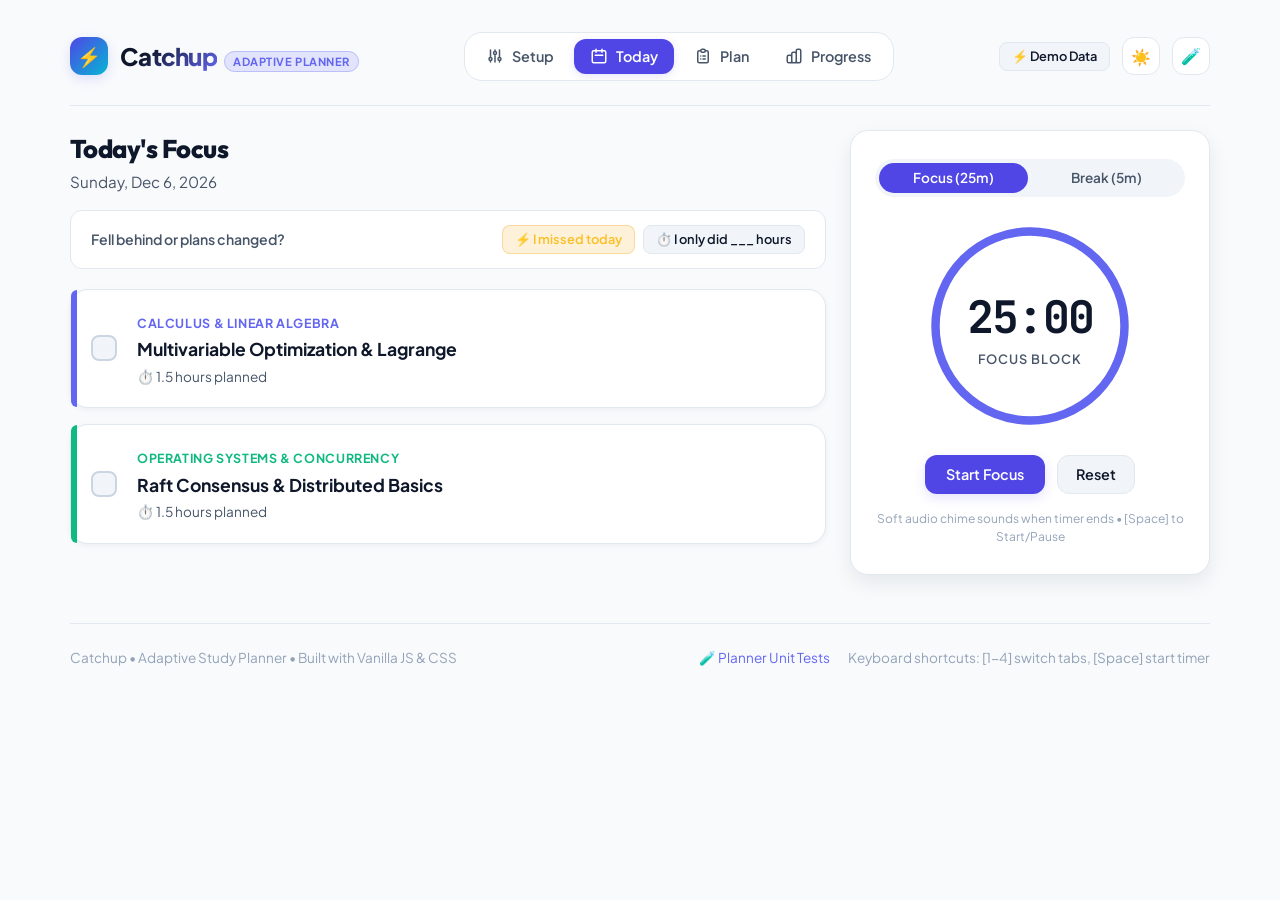
==== index.html @ 515dd808 "Initial commit: Catchup adaptive study planner with full test suite" ====
<!DOCTYPE html>
<html lang="en" data-theme="dark">
<head>
  <meta charset="UTF-8">
  <meta name="viewport" content="width=device-width, initial-scale=1.0">
  <title>Catchup - Adaptive Study Planner</title>
  <meta name="description" content="Catchup automatically re-plans your study schedule the moment you miss a day, keeping your exam prep on track.">
  <link rel="stylesheet" href="styles.css">
  <link rel="icon" href="data:image/svg+xml,<svg xmlns=%22http://www.w3.org/2000/svg%22 viewBox=%220 0 100 100%22><text y=%22.9em%22 font-size=%2290%22>⚡</text></svg>">
</head>
<body>
  <div class="app-container">
    <!-- Navigation Bar -->
    <header class="navbar" role="banner">
      <div class="brand">
        <div class="brand-icon">⚡</div>
        <div>
          <span class="brand-title">Catchup</span>
          <span class="brand-badge">Adaptive Planner</span>
        </div>
      </div>

      <!-- Tab Buttons -->
      <nav class="tab-nav" role="tablist" aria-label="Main Navigation">
        <button class="tab-btn" data-tab="setup" role="tab" id="tab-nav-setup" aria-selected="false">
          <svg fill="none" stroke="currentColor" viewBox="0 0 24 24"><path stroke-linecap="round" stroke-linejoin="round" stroke-width="2" d="M12 6V4m0 2a2 2 0 100 4m0-4a2 2 0 110 4m-6 8a2 2 0 100-4m0 4a2 2 0 110-4m0 4v2m0-6V4m6 6v10m6-2a2 2 0 100-4m0 4a2 2 0 110-4m0 4v2m0-6V4"/></svg>
          Setup
        </button>
        <button class="tab-btn active" data-tab="today" role="tab" id="tab-nav-today" aria-selected="true">
          <svg fill="none" stroke="currentColor" viewBox="0 0 24 24"><path stroke-linecap="round" stroke-linejoin="round" stroke-width="2" d="M8 7V3m8 4V3m-9 8h10M5 21h14a2 2 0 002-2V7a2 2 0 00-2-2H5a2 2 0 00-2 2v12a2 2 0 002 2z"/></svg>
          Today
        </button>
        <button class="tab-btn" data-tab="plan" role="tab" id="tab-nav-plan" aria-selected="false">
          <svg fill="none" stroke="currentColor" viewBox="0 0 24 24"><path stroke-linecap="round" stroke-linejoin="round" stroke-width="2" d="M9 5H7a2 2 0 00-2 2v12a2 2 0 002 2h10a2 2 0 002-2V7a2 2 0 00-2-2h-2M9 5a2 2 0 002 2h2a2 2 0 002-2M9 5a2 2 0 012-2h2a2 2 0 012 2m-3 7h3m-3 4h3m-6-4h.01M9 16h.01"/></svg>
          Plan
        </button>
        <button class="tab-btn" data-tab="progress" role="tab" id="tab-nav-progress" aria-selected="false">
          <svg fill="none" stroke="currentColor" viewBox="0 0 24 24"><path stroke-linecap="round" stroke-linejoin="round" stroke-width="2" d="M9 19v-6a2 2 0 00-2-2H5a2 2 0 00-2 2v6a2 2 0 002 2h2a2 2 0 002-2zm0 0V9a2 2 0 012-2h2a2 2 0 012 2v10m-6 0a2 2 0 002 2h2a2 2 0 002-2m0 0V5a2 2 0 012-2h2a2 2 0 012 2v14a2 2 0 01-2 2h-2a2 2 0 01-2-2z"/></svg>
          Progress
        </button>
      </nav>

      <!-- Utility Actions -->
      <div class="nav-controls">
        <button class="btn btn-secondary btn-sm btn-load-demo" title="Load sample study data">
          ⚡ Demo Data
        </button>
        <button class="btn-icon" id="theme-toggle-btn" aria-label="Toggle Theme" title="Toggle dark/light theme">
          <span id="theme-icon">🌙</span>
        </button>
        <a href="tests.html" class="btn-icon" aria-label="Run Unit Tests" title="Run Planner Unit Tests">
          <span>🧪</span>
        </a>
      </div>
    </header>

    <!-- Workload Warning Alert Banner (Visible when hours exceed capacity) -->
    <div id="workload-warning-banner" class="warning-banner" style="display: none;" role="alert">
      <div class="warning-content">
        <div class="warning-icon">⚠️</div>
        <div class="warning-text">
          <!-- Dynamic Content -->
        </div>
      </div>
      <button class="btn btn-warning btn-sm" onclick="document.getElementById('tab-nav-setup').click()">Adjust Hours</button>
    </div>

    <!-- MAIN SCREENS CONTAINER -->
    <main>
      <!-- SCREEN 1: SETUP -->
      <section id="tab-setup" class="tab-content" role="tabpanel" aria-labelledby="tab-nav-setup">
        <div class="screen-header">
          <div>
            <h2 class="screen-title">Study Setup & Curriculum</h2>
            <p class="screen-subtitle">Define your subjects, difficulty levels, exam deadlines, and daily study capacity.</p>
          </div>
          <div style="display: flex; gap: 0.5rem;">
            <button class="btn btn-primary" id="btn-add-subject">+ Add Subject</button>
            <button class="btn btn-secondary btn-load-demo">⚡ Load Demo</button>
          </div>
        </div>

        <div class="setup-grid">
          <!-- Left: General Schedule Settings -->
          <div class="setup-card">
            <h3>⚙️ Study Settings</h3>
            
            <div class="form-group">
              <label class="form-label" for="setting-daily-hours">Daily Available Hours</label>
              <input type="number" id="setting-daily-hours" class="form-control" min="0.5" max="16" step="0.5" value="3">
              <small style="color:var(--text-muted);font-size:0.75rem;">Catchup will allocate up to this many hours each study day.</small>
            </div>

            <div class="form-group">
              <label class="form-label">Active Study Days</label>
              <div class="days-selector">
                <label class="day-checkbox-label" data-day="1"><span>M</span></label>
                <label class="day-checkbox-label" data-day="2"><span>T</span></label>
                <label class="day-checkbox-label" data-day="3"><span>W</span></label>
                <label class="day-checkbox-label" data-day="4"><span>T</span></label>
                <label class="day-checkbox-label" data-day="5"><span>F</span></label>
                <label class="day-checkbox-label" data-day="6"><span>S</span></label>
                <label class="day-checkbox-label" data-day="0"><span>S</span></label>
              </div>
              <small style="color:var(--text-muted);font-size:0.75rem;margin-top:0.4rem;display:block;">Days toggled OFF are protected as rest days.</small>
            </div>

            <div style="margin-top: 1.5rem; padding-top: 1rem; border-top: 1px solid var(--border-subtle);">
              <h4 style="font-size: 0.9rem; margin-bottom: 0.5rem;">💡 How Adaptive Planning Works</h4>
              <p style="font-size: 0.8rem; color: var(--text-secondary); line-height: 1.4;">
                Topics are prioritised using: <br>
                <code>Weight = Difficulty × Hours × Urgency</code><br>
                Closer exams get an exponential boost. Subjects are interleaved across days to maximize cognitive retention.
              </p>
            </div>
          </div>

          <!-- Right: Subject Cards & Topic Tree -->
          <div>
            <div id="subjects-list-container" class="subjects-container">
              <!-- Dynamically populated -->
            </div>
          </div>
        </div>
      </section>

      <!-- SCREEN 2: TODAY -->
      <section id="tab-today" class="tab-content active" role="tabpanel" aria-labelledby="tab-nav-today">
        <div class="today-layout">
          <!-- Left Column: Today's Tasks & Catchup Actions -->
          <div>
            <div class="screen-header" style="margin-bottom: 1rem;">
              <div>
                <h2 class="screen-title">Today's Focus</h2>
                <p class="screen-subtitle" id="today-date-display"></p>
              </div>
            </div>

            <!-- Quick Catchup Actions Bar -->
            <div class="today-actions-bar">
              <span style="font-size: 0.88rem; font-weight: 600; color: var(--text-secondary);">Fell behind or plans changed?</span>
              <div style="display: flex; gap: 0.5rem; flex-wrap: wrap;">
                <button class="btn btn-warning btn-sm" id="btn-missed-today">⚡ I missed today</button>
                <button class="btn btn-secondary btn-sm" id="btn-partial-hours">⏱️ I only did ___ hours</button>
              </div>
            </div>

            <!-- Today's Sessions List -->
            <div id="today-sessions-container" class="today-sessions-list">
              <!-- Dynamically populated -->
            </div>
          </div>

          <!-- Right Column: Built-in Pomodoro Focus Timer -->
          <div>
            <div class="pomodoro-card">
              <div class="pomodoro-modes">
                <button class="pomo-mode-btn active" id="pomo-mode-work">Focus (25m)</button>
                <button class="pomo-mode-btn" id="pomo-mode-break">Break (5m)</button>
              </div>

              <div class="timer-circle-wrap">
                <svg class="timer-svg" viewBox="0 0 200 200">
                  <circle class="timer-svg-bg" cx="100" cy="100" r="90"></circle>
                  <circle class="timer-svg-progress" id="pomo-progress-circle" cx="100" cy="100" r="90"></circle>
                </svg>
                <div class="timer-center-content">
                  <div class="timer-time-display" id="pomo-time-display">25:00</div>
                  <div class="timer-label-display">Focus Block</div>
                </div>
              </div>

              <div class="timer-controls-row">
                <button class="btn btn-primary" id="pomo-start-btn" style="min-width: 120px;">Start Focus</button>
                <button class="btn btn-secondary" id="pomo-reset-btn">Reset</button>
              </div>
              <p style="margin-top: 1rem; font-size: 0.75rem; color: var(--text-muted);">
                Soft audio chime sounds when timer ends • [Space] to Start/Pause
              </p>
            </div>
          </div>
        </div>
      </section>

      <!-- SCREEN 3: PLAN -->
      <section id="tab-plan" class="tab-content" role="tabpanel" aria-labelledby="tab-nav-plan">
        <div class="screen-header">
          <div>
            <h2 class="screen-title">Adaptive Timeline</h2>
            <p class="screen-subtitle">Your interleaved schedule over the next 14 days. Sessions automatically redistribute when life happens.</p>
          </div>
        </div>

        <div id="plan-calendar-grid" class="plan-calendar-grid">
          <!-- Dynamically populated day columns -->
        </div>
      </section>

      <!-- SCREEN 4: PROGRESS -->
      <section id="tab-progress" class="tab-content" role="tabpanel" aria-labelledby="tab-nav-progress">
        <div class="screen-header">
          <div>
            <h2 class="screen-title">Exam Readiness & Consistency</h2>
            <p class="screen-subtitle">Track difficulty-weighted mastery, countdowns, and historical study cadence.</p>
          </div>
          <div>
            <div style="font-size: 0.8rem; text-transform: uppercase; color: var(--text-muted); font-weight: 700;">Overall Mastery</div>
            <div style="font-size: 1.8rem; font-weight: 800; font-family: var(--font-display); color: var(--accent-emerald);" id="overall-readiness-val">0%</div>
          </div>
        </div>

        <div class="progress-grid">
          <!-- Subject Readiness Scores -->
          <div class="progress-card">
            <h3 style="margin-bottom: 1rem;">🎯 Subject Readiness</h3>
            <p style="font-size: 0.8rem; color: var(--text-secondary); margin-bottom: 1.25rem;">
              Calculated as: <code>∑ (HoursDone × Difficulty) / ∑ (TotalHours × Difficulty)</code>
            </p>
            <div id="readiness-scores-container">
              <!-- Dynamically populated -->
            </div>
          </div>

          <!-- Exam Countdowns -->
          <div class="progress-card">
            <h3 style="margin-bottom: 1rem;">⏳ Upcoming Exam Countdowns</h3>
            <div id="exam-countdown-container" class="countdown-cards-list">
              <!-- Dynamically populated -->
            </div>
          </div>

          <!-- GitHub-style Study Heatmap -->
          <div class="heatmap-container-card">
            <div style="display: flex; justify-content: space-between; align-items: center; margin-bottom: 1rem;">
              <div>
                <h3 style="font-size: 1.15rem;">🔥 Study Consistency Heatmap</h3>
                <p style="font-size: 0.8rem; color: var(--text-secondary);">Hours completed across the last 12 weeks</p>
              </div>
            </div>

            <div class="heatmap-scroll-wrapper">
              <div id="study-heatmap-grid" class="heatmap-grid">
                <!-- 7 rows x 12 cols dynamically rendered -->
              </div>
            </div>

            <div class="heatmap-legend">
              <span>Less</span>
              <div class="legend-square heatmap-cell" data-level="0"></div>
              <div class="legend-square heatmap-cell" data-level="1"></div>
              <div class="legend-square heatmap-cell" data-level="2"></div>
              <div class="legend-square heatmap-cell" data-level="3"></div>
              <div class="legend-square heatmap-cell" data-level="4"></div>
              <span>More (3.5h+)</span>
            </div>
          </div>
        </div>
      </section>
    </main>

    <!-- FOOTER -->
    <footer class="app-footer">
      <div>Catchup • Adaptive Study Planner • Built with Vanilla JS &amp; CSS</div>
      <div>
        <a href="tests.html" style="margin-right: 1rem;">🧪 Planner Unit Tests</a>
        <span>Keyboard shortcuts: [1-4] switch tabs, [Space] start timer</span>
      </div>
    </footer>
  </div>

  <!-- ==========================================
       MODALS
       ========================================== -->

  <!-- Modal: Add Subject -->
  <div class="modal-overlay" id="subject-modal" role="dialog" aria-modal="true" aria-labelledby="modal-subject-title">
    <div class="modal-dialog">
      <div class="modal-header">
        <h3 id="modal-subject-title">Add New Subject</h3>
        <button class="btn-icon modal-close-btn" aria-label="Close modal">✕</button>
      </div>
      <form id="subject-form">
        <div class="form-group">
          <label class="form-label" for="subject-name">Subject Name</label>
          <input type="text" id="subject-name" class="form-control" placeholder="e.g. Distributed Systems" required>
        </div>
        <div class="form-group">
          <label class="form-label" for="subject-color">Accent Color</label>
          <input type="color" id="subject-color" class="form-control" value="#6366f1" style="height: 42px; padding: 4px; cursor: pointer;">
        </div>
        <div class="form-group">
          <label class="form-label" for="subject-exam-date">Exam Date</label>
          <input type="date" id="subject-exam-date" class="form-control" required>
        </div>
        <div class="modal-footer">
          <button type="button" class="btn btn-secondary modal-close-btn">Cancel</button>
          <button type="submit" class="btn btn-primary">Create Subject</button>
        </div>
      </form>
    </div>
  </div>

  <!-- Modal: Add Topic -->
  <div class="modal-overlay" id="topic-modal" role="dialog" aria-modal="true" aria-labelledby="modal-topic-title">
    <div class="modal-dialog">
      <div class="modal-header">
        <h3 id="modal-topic-title">Add New Topic</h3>
        <button class="btn-icon modal-close-btn" aria-label="Close modal">✕</button>
      </div>
      <form id="topic-form">
        <div class="form-group">
          <label class="form-label" for="topic-name">Topic Name</label>
          <input type="text" id="topic-name" class="form-control" placeholder="e.g. Raft Consensus Algorithm" required>
        </div>
        <div class="form-group">
          <label class="form-label" for="topic-difficulty">Difficulty (1 = Easy, 5 = Hard)</label>
          <select id="topic-difficulty" class="form-control">
            <option value="1">1 - Easy (Quick revision)</option>
            <option value="2">2 - Moderate</option>
            <option value="3" selected>3 - Standard Difficulty</option>
            <option value="4">4 - Challenging</option>
            <option value="5">5 - Hard (Deep concepts)</option>
          </select>
        </div>
        <div class="form-group">
          <label class="form-label" for="topic-hours">Estimated Hours Needed</label>
          <input type="number" id="topic-hours" class="form-control" min="0.5" max="40" step="0.5" value="3" required>
        </div>
        <div class="modal-footer">
          <button type="button" class="btn btn-secondary modal-close-btn">Cancel</button>
          <button type="submit" class="btn btn-primary">Add Topic</button>
        </div>
      </form>
    </div>
  </div>

  <!-- Modal: Partial Hours ("I only did ___ hours") -->
  <div class="modal-overlay" id="partial-hours-modal" role="dialog" aria-modal="true" aria-labelledby="modal-partial-title">
    <div class="modal-dialog">
      <div class="modal-header">
        <h3 id="modal-partial-title">Log Today's Actual Study Hours</h3>
        <button class="btn-icon modal-close-btn" aria-label="Close modal">✕</button>
      </div>
      <div>
        <p style="font-size: 0.9rem; color: var(--text-secondary); margin-bottom: 1.25rem;">
          Didn't hit your target today? No guilt! Enter how many hours you actually studied, and Catchup will intelligently adapt the remaining workload across upcoming days.
        </p>
        <div class="form-group">
          <label class="form-label" for="partial-hours-input">Hours Completed Today</label>
          <input type="number" id="partial-hours-input" class="form-control" min="0" max="16" step="0.5" value="1.5">
        </div>
      </div>
      <div class="modal-footer">
        <button type="button" class="btn btn-secondary modal-close-btn">Cancel</button>
        <button type="button" class="btn btn-primary" id="btn-confirm-partial">Re-plan Schedule</button>
      </div>
    </div>
  </div>

  <!-- Toast Notification Container -->
  <div id="toast-container" class="toast-container" aria-live="polite"></div>

  <!-- Application Scripts (Loaded in dependency order to support file:// direct execution) -->
  <script src="planner.js"></script>
  <script src="storage.js"></script>
  <script src="ui.js"></script>
  <script src="app.js"></script>
</body>
</html>
---- styles.css ----
/* ==========================================================================
   Catchup - Adaptive Study Planner Stylesheet
   Modern, cohesive, mobile-first design with dark/light mode and micro-interactions
   ========================================================================== */

@import url('https://fonts.googleapis.com/css2?family=Outfit:wght@400;500;600;700;800&family=Plus+Jakarta+Sans:wght@400;500;600;700&family=JetBrains+Mono:wght@400;500;600&display=swap');

/* --- Theme Variables --- */
:root {
  --font-sans: 'Plus Jakarta Sans', -apple-system, BlinkMacSystemFont, sans-serif;
  --font-display: 'Outfit', -apple-system, BlinkMacSystemFont, sans-serif;
  --font-mono: 'JetBrains Mono', monospace;

  /* Color Palette - Default Dark */
  --bg-primary: #0a0e17;
  --bg-secondary: #111827;
  --bg-surface: #172033;
  --bg-surface-hover: #1e293b;
  --bg-glass: rgba(17, 24, 39, 0.75);

  --border-subtle: #23314d;
  --border-strong: #334466;

  --text-primary: #f8fafc;
  --text-secondary: #94a3b8;
  --text-muted: #64748b;

  --primary: #6366f1;
  --primary-glow: rgba(99, 102, 241, 0.25);
  --primary-light: #818cf8;
  --primary-dark: #4f46e5;

  --accent-cyan: #06b6d4;
  --accent-emerald: #10b981;
  --accent-amber: #f59e0b;
  --accent-rose: #f43f5e;

  --radius-sm: 8px;
  --radius-md: 12px;
  --radius-lg: 18px;
  --radius-full: 9999px;

  --shadow-sm: 0 2px 4px rgba(0, 0, 0, 0.2);
  --shadow-md: 0 6px 16px rgba(0, 0, 0, 0.25);
  --shadow-lg: 0 12px 32px rgba(0, 0, 0, 0.35);

  --transition-fast: 0.15s ease;
  --transition-normal: 0.25s ease;
  --transition-spring: 0.35s cubic-bezier(0.34, 1.56, 0.64, 1);
}

/* Light Theme Override */
html[data-theme="light"] {
  --bg-primary: #f8fafc;
  --bg-secondary: #ffffff;
  --bg-surface: #f1f5f9;
  --bg-surface-hover: #e2e8f0;
  --bg-glass: rgba(255, 255, 255, 0.85);

  --border-subtle: #e2e8f0;
  --border-strong: #cbd5e1;

  --text-primary: #0f172a;
  --text-secondary: #475569;
  --text-muted: #94a3b8;

  --primary: #4f46e5;
  --primary-glow: rgba(79, 70, 229, 0.15);
  --primary-light: #6366f1;
  --primary-dark: #3730a3;

  --shadow-sm: 0 2px 6px rgba(15, 23, 42, 0.05);
  --shadow-md: 0 8px 20px rgba(15, 23, 42, 0.08);
  --shadow-lg: 0 16px 36px rgba(15, 23, 42, 0.12);
}

/* Base Reset & Typography */
*, *::before, *::after {
  box-sizing: border-box;
  margin: 0;
  padding: 0;
}

body {
  font-family: var(--font-sans);
  background-color: var(--bg-primary);
  color: var(--text-primary);
  line-height: 1.5;
  min-height: 100vh;
  -webkit-font-smoothing: antialiased;
  display: flex;
  flex-direction: column;
}

h1, h2, h3, h4, .font-display {
  font-family: var(--font-display);
  font-weight: 700;
  letter-spacing: -0.02em;
  color: var(--text-primary);
}

button, input, select, textarea {
  font-family: inherit;
  font-size: inherit;
  color: inherit;
}

a {
  color: var(--primary-light);
  text-decoration: none;
}
a:hover {
  text-decoration: underline;
}

/* Accessibility Focus States */
:focus-visible {
  outline: 2px solid var(--primary-light);
  outline-offset: 2px;
}

/* App Shell Container */
.app-container {
  max-width: 1180px;
  margin: 0 auto;
  width: 100%;
  padding: 1rem 1.25rem 3rem;
  flex: 1;
  display: flex;
  flex-direction: column;
}

/* Header & Navigation */
.navbar {
  display: flex;
  align-items: center;
  justify-content: space-between;
  padding: 1rem 0 1.5rem;
  border-bottom: 1px solid var(--border-subtle);
  margin-bottom: 1.5rem;
  flex-wrap: wrap;
  gap: 1rem;
}

.brand {
  display: flex;
  align-items: center;
  gap: 0.75rem;
  text-decoration: none;
}

.brand-icon {
  width: 38px;
  height: 38px;
  background: linear-gradient(135deg, var(--primary), var(--accent-cyan));
  border-radius: var(--radius-md);
  display: flex;
  align-items: center;
  justify-content: center;
  box-shadow: 0 4px 12px var(--primary-glow);
  color: white;
  font-weight: 800;
  font-size: 1.2rem;
}

.brand-title {
  font-size: 1.5rem;
  font-weight: 800;
  letter-spacing: -0.03em;
  background: linear-gradient(135deg, var(--text-primary) 30%, var(--primary-light));
  -webkit-background-clip: text;
  -webkit-text-fill-color: transparent;
}

.brand-badge {
  font-size: 0.7rem;
  font-weight: 700;
  text-transform: uppercase;
  letter-spacing: 0.05em;
  padding: 0.15rem 0.5rem;
  background: rgba(99, 102, 241, 0.15);
  border: 1px solid rgba(99, 102, 241, 0.3);
  color: var(--primary-light);
  border-radius: var(--radius-full);
  margin-left: 0.25rem;
}

.nav-controls {
  display: flex;
  align-items: center;
  gap: 0.75rem;
}

/* Tab Navigation */
.tab-nav {
  display: flex;
  background: var(--bg-secondary);
  padding: 0.35rem;
  border-radius: var(--radius-lg);
  border: 1px solid var(--border-subtle);
  gap: 0.25rem;
  overflow-x: auto;
  max-width: 100%;
}

.tab-btn {
  display: flex;
  align-items: center;
  gap: 0.5rem;
  padding: 0.55rem 1rem;
  border-radius: var(--radius-md);
  border: none;
  background: transparent;
  color: var(--text-secondary);
  font-weight: 600;
  font-size: 0.9rem;
  cursor: pointer;
  transition: all var(--transition-fast);
  white-space: nowrap;
}

.tab-btn:hover {
  color: var(--text-primary);
  background: var(--bg-surface-hover);
}

.tab-btn.active {
  background: var(--primary);
  color: white;
  box-shadow: 0 2px 8px var(--primary-glow);
}

.tab-btn svg {
  width: 18px;
  height: 18px;
}

/* Icon Buttons & Tooling */
.btn-icon {
  width: 38px;
  height: 38px;
  border-radius: var(--radius-md);
  border: 1px solid var(--border-subtle);
  background: var(--bg-secondary);
  color: var(--text-secondary);
  display: flex;
  align-items: center;
  justify-content: center;
  cursor: pointer;
  transition: all var(--transition-fast);
}

.btn-icon:hover {
  color: var(--text-primary);
  background: var(--bg-surface);
  border-color: var(--border-strong);
}

/* Standard Buttons */
.btn {
  display: inline-flex;
  align-items: center;
  justify-content: center;
  gap: 0.5rem;
  padding: 0.6rem 1.15rem;
  border-radius: var(--radius-md);
  font-weight: 600;
  font-size: 0.9rem;
  cursor: pointer;
  border: 1px solid transparent;
  transition: all var(--transition-fast);
}

.btn-primary {
  background: var(--primary);
  color: #ffffff;
  box-shadow: 0 4px 12px var(--primary-glow);
}
.btn-primary:hover {
  background: var(--primary-dark);
  transform: translateY(-1px);
}
.btn-primary:active {
  transform: translateY(0);
}

.btn-secondary {
  background: var(--bg-surface);
  color: var(--text-primary);
  border-color: var(--border-subtle);
}
.btn-secondary:hover {
  background: var(--bg-surface-hover);
  border-color: var(--border-strong);
}

.btn-warning {
  background: rgba(245, 158, 11, 0.15);
  color: #fbbf24;
  border: 1px solid rgba(245, 158, 11, 0.3);
}
.btn-warning:hover {
  background: rgba(245, 158, 11, 0.25);
}

.btn-danger {
  background: rgba(244, 63, 94, 0.12);
  color: #fb7185;
  border: 1px solid rgba(244, 63, 94, 0.3);
}
.btn-danger:hover {
  background: rgba(244, 63, 94, 0.22);
}

.btn-sm {
  padding: 0.35rem 0.75rem;
  font-size: 0.8rem;
  border-radius: var(--radius-sm);
}

/* Workload Warning Banner */
.warning-banner {
  background: linear-gradient(135deg, rgba(245, 158, 11, 0.15), rgba(244, 63, 94, 0.15));
  border: 1px solid rgba(245, 158, 11, 0.4);
  border-radius: var(--radius-md);
  padding: 0.9rem 1.25rem;
  margin-bottom: 1.5rem;
  display: flex;
  align-items: center;
  justify-content: space-between;
  gap: 1rem;
  animation: slideDown 0.3s ease;
}

.warning-content {
  display: flex;
  align-items: center;
  gap: 0.85rem;
}

.warning-icon {
  color: #fbbf24;
  font-size: 1.4rem;
  flex-shrink: 0;
}

.warning-text h4 {
  font-size: 0.95rem;
  color: #fde68a;
  margin-bottom: 0.15rem;
}

.warning-text p {
  font-size: 0.85rem;
  color: var(--text-primary);
}

/* Tab Panels */
.tab-content {
  display: none;
  animation: fadeIn 0.2s ease-in-out;
}

.tab-content.active {
  display: block;
}

/* Screen Headers */
.screen-header {
  display: flex;
  align-items: center;
  justify-content: space-between;
  margin-bottom: 1.5rem;
  flex-wrap: wrap;
  gap: 1rem;
}

.screen-title {
  font-size: 1.6rem;
  font-weight: 800;
}

.screen-subtitle {
  color: var(--text-secondary);
  font-size: 0.95rem;
  margin-top: 0.2rem;
}

/* ==========================================================================
   SCREEN 1: SETUP
   ========================================================================== */
.setup-grid {
  display: grid;
  grid-template-columns: 1fr;
  gap: 1.5rem;
}
@media (min-width: 860px) {
  .setup-grid {
    grid-template-columns: 340px 1fr;
  }
}

.setup-card {
  background: var(--bg-secondary);
  border: 1px solid var(--border-subtle);
  border-radius: var(--radius-lg);
  padding: 1.5rem;
  box-shadow: var(--shadow-sm);
}

.setup-card h3 {
  font-size: 1.15rem;
  margin-bottom: 1rem;
  display: flex;
  align-items: center;
  gap: 0.5rem;
}

.form-group {
  margin-bottom: 1.25rem;
}

.form-label {
  display: block;
  font-size: 0.85rem;
  font-weight: 600;
  color: var(--text-secondary);
  margin-bottom: 0.4rem;
}

.form-control {
  width: 100%;
  padding: 0.65rem 0.85rem;
  background: var(--bg-surface);
  border: 1px solid var(--border-subtle);
  border-radius: var(--radius-md);
  color: var(--text-primary);
  transition: border-color var(--transition-fast);
}

.form-control:focus {
  border-color: var(--primary-light);
  outline: none;
}

.days-selector {
  display: flex;
  gap: 0.35rem;
  flex-wrap: wrap;
}

.day-checkbox-label {
  flex: 1;
  min-width: 36px;
  text-align: center;
  padding: 0.45rem 0.25rem;
  border-radius: var(--radius-sm);
  background: var(--bg-surface);
  border: 1px solid var(--border-subtle);
  font-size: 0.8rem;
  font-weight: 700;
  cursor: pointer;
  transition: all var(--transition-fast);
  user-select: none;
}

.day-checkbox-label input {
  display: none;
}

.day-checkbox-label.active {
  background: var(--primary);
  color: white;
  border-color: var(--primary-dark);
}

/* Subject List Cards */
.subjects-container {
  display: flex;
  flex-direction: column;
  gap: 1.25rem;
}

.subject-item-card {
  background: var(--bg-secondary);
  border: 1px solid var(--border-subtle);
  border-radius: var(--radius-lg);
  overflow: hidden;
  box-shadow: var(--shadow-sm);
  transition: border-color var(--transition-fast);
}

.subject-item-card:hover {
  border-color: var(--border-strong);
}

.subject-header-row {
  padding: 1rem 1.25rem;
  display: flex;
  align-items: center;
  justify-content: space-between;
  border-bottom: 1px solid var(--border-subtle);
  background: rgba(255, 255, 255, 0.02);
  gap: 1rem;
}

.subject-title-area {
  display: flex;
  align-items: center;
  gap: 0.75rem;
}

.color-dot {
  width: 14px;
  height: 14px;
  border-radius: var(--radius-full);
  flex-shrink: 0;
}

.subject-exam-badge {
  font-size: 0.8rem;
  font-weight: 600;
  padding: 0.2rem 0.6rem;
  border-radius: var(--radius-full);
  background: var(--bg-surface);
  color: var(--text-secondary);
}

.subject-exam-badge.urgent {
  background: rgba(244, 63, 94, 0.15);
  color: #fb7185;
  border: 1px solid rgba(244, 63, 94, 0.3);
}

.topics-table-area {
  padding: 1rem 1.25rem;
}

.topics-list {
  display: flex;
  flex-direction: column;
  gap: 0.5rem;
}

.topic-row {
  display: flex;
  align-items: center;
  justify-content: space-between;
  padding: 0.6rem 0.8rem;
  background: var(--bg-surface);
  border-radius: var(--radius-md);
  font-size: 0.9rem;
  gap: 0.75rem;
}

.topic-info {
  display: flex;
  align-items: center;
  gap: 0.6rem;
  flex: 1;
}

.difficulty-pill {
  font-size: 0.75rem;
  font-weight: 700;
  padding: 0.15rem 0.45rem;
  border-radius: var(--radius-sm);
  background: rgba(255, 255, 255, 0.08);
  font-family: var(--font-mono);
}

.topic-hours-tag {
  font-size: 0.8rem;
  color: var(--text-secondary);
  font-family: var(--font-mono);
}

/* ==========================================================================
   SCREEN 2: TODAY (Sessions, Timer & Catchup Actions)
   ========================================================================== */
.today-layout {
  display: grid;
  grid-template-columns: 1fr;
  gap: 1.5rem;
}
@media (min-width: 900px) {
  .today-layout {
    grid-template-columns: 1fr 360px;
  }
}

.today-actions-bar {
  display: flex;
  align-items: center;
  justify-content: space-between;
  gap: 0.75rem;
  margin-bottom: 1.25rem;
  flex-wrap: wrap;
  background: var(--bg-secondary);
  padding: 0.85rem 1.25rem;
  border-radius: var(--radius-md);
  border: 1px solid var(--border-subtle);
}

.today-sessions-list {
  display: flex;
  flex-direction: column;
  gap: 1rem;
}

.session-card {
  background: var(--bg-secondary);
  border: 1px solid var(--border-subtle);
  border-radius: var(--radius-lg);
  padding: 1.25rem;
  display: flex;
  align-items: center;
  gap: 1.25rem;
  position: relative;
  transition: all var(--transition-normal);
  box-shadow: var(--shadow-sm);
}

.session-card::before {
  content: '';
  position: absolute;
  top: 0;
  bottom: 0;
  left: 0;
  width: 6px;
  border-top-left-radius: var(--radius-lg);
  border-bottom-left-radius: var(--radius-lg);
  background-color: var(--session-color, var(--primary));
}

.session-card.completed {
  opacity: 0.65;
  background: var(--bg-surface);
}

.session-card.completed .session-topic-title {
  text-decoration: line-through;
  color: var(--text-muted);
}

.session-checkbox-wrapper {
  display: flex;
  align-items: center;
  justify-content: center;
}

.custom-checkbox {
  width: 26px;
  height: 26px;
  border-radius: 8px;
  border: 2px solid var(--border-strong);
  background: var(--bg-surface);
  cursor: pointer;
  display: flex;
  align-items: center;
  justify-content: center;
  transition: all var(--transition-fast);
}

.custom-checkbox.checked {
  background: var(--accent-emerald);
  border-color: var(--accent-emerald);
  color: white;
}

.session-main-details {
  flex: 1;
}

.session-subject-tag {
  font-size: 0.78rem;
  font-weight: 700;
  text-transform: uppercase;
  letter-spacing: 0.05em;
  margin-bottom: 0.25rem;
  display: inline-block;
  color: var(--session-color, var(--primary));
}

.session-topic-title {
  font-size: 1.1rem;
  font-weight: 700;
  margin-bottom: 0.25rem;
}

.session-meta-tags {
  display: flex;
  align-items: center;
  gap: 0.75rem;
  font-size: 0.85rem;
  color: var(--text-secondary);
}

.badge-revision {
  background: rgba(245, 158, 11, 0.15);
  color: #fbbf24;
  border: 1px solid rgba(245, 158, 11, 0.3);
  font-size: 0.75rem;
  padding: 0.1rem 0.5rem;
  border-radius: var(--radius-full);
  font-weight: 700;
}

/* Pomodoro Timer Widget */
.pomodoro-card {
  background: var(--bg-secondary);
  border: 1px solid var(--border-subtle);
  border-radius: var(--radius-lg);
  padding: 1.75rem 1.5rem;
  text-align: center;
  box-shadow: var(--shadow-md);
  position: sticky;
  top: 1.5rem;
}

.pomodoro-modes {
  display: flex;
  justify-content: center;
  background: var(--bg-surface);
  border-radius: var(--radius-full);
  padding: 0.25rem;
  margin-bottom: 1.5rem;
  gap: 0.25rem;
}

.pomo-mode-btn {
  flex: 1;
  border: none;
  background: transparent;
  padding: 0.4rem 0.8rem;
  font-size: 0.85rem;
  font-weight: 600;
  color: var(--text-secondary);
  border-radius: var(--radius-full);
  cursor: pointer;
  transition: all var(--transition-fast);
}

.pomo-mode-btn.active {
  background: var(--primary);
  color: white;
}

.timer-circle-wrap {
  position: relative;
  width: 210px;
  height: 210px;
  margin: 0 auto 1.5rem;
}

.timer-svg {
  transform: rotate(-90deg);
  width: 100%;
  height: 100%;
}

.timer-svg-bg {
  stroke: var(--bg-surface-hover);
  fill: none;
  stroke-width: 8px;
}

.timer-svg-progress {
  stroke: var(--primary-light);
  fill: none;
  stroke-width: 8px;
  stroke-linecap: round;
  transition: stroke-dashoffset 0.4s ease, stroke 0.3s ease;
}

.timer-svg-progress.break {
  stroke: var(--accent-emerald);
}

.timer-center-content {
  position: absolute;
  top: 50%;
  left: 50%;
  transform: translate(-50%, -50%);
  display: flex;
  flex-direction: column;
  align-items: center;
}

.timer-time-display {
  font-family: var(--font-mono);
  font-size: 2.8rem;
  font-weight: 700;
  letter-spacing: -0.04em;
  color: var(--text-primary);
}

.timer-label-display {
  font-size: 0.8rem;
  text-transform: uppercase;
  letter-spacing: 0.08em;
  color: var(--text-secondary);
  font-weight: 600;
}

.timer-controls-row {
  display: flex;
  align-items: center;
  justify-content: center;
  gap: 0.75rem;
}

/* ==========================================================================
   SCREEN 3: PLAN (Calendar & Replan Animation)
   ========================================================================== */
.plan-calendar-grid {
  display: grid;
  grid-template-columns: 1fr;
  gap: 1.25rem;
}
@media (min-width: 640px) {
  .plan-calendar-grid {
    grid-template-columns: repeat(2, 1fr);
  }
}
@media (min-width: 1024px) {
  .plan-calendar-grid {
    grid-template-columns: repeat(7, 1fr);
  }
}

.calendar-day-col {
  background: var(--bg-secondary);
  border: 1px solid var(--border-subtle);
  border-radius: var(--radius-md);
  padding: 0.85rem;
  display: flex;
  flex-direction: column;
  min-height: 220px;
  transition: all var(--transition-fast);
}

.calendar-day-col.today {
  border-color: var(--primary-light);
  box-shadow: 0 0 0 1px var(--primary-light);
  background: linear-gradient(180deg, rgba(99, 102, 241, 0.05) 0%, var(--bg-secondary) 100%);
}

.calendar-day-col.non-study {
  opacity: 0.5;
  background: var(--bg-surface);
}

.calendar-day-header {
  border-bottom: 1px solid var(--border-subtle);
  padding-bottom: 0.5rem;
  margin-bottom: 0.75rem;
  display: flex;
  justify-content: space-between;
  align-items: baseline;
}

.day-name {
  font-weight: 700;
  font-size: 0.85rem;
  text-transform: uppercase;
  color: var(--text-secondary);
}

.day-date-number {
  font-size: 1rem;
  font-weight: 800;
  font-family: var(--font-display);
}

.day-sessions-stack {
  display: flex;
  flex-direction: column;
  gap: 0.5rem;
  flex: 1;
}

.plan-session-pill {
  padding: 0.55rem 0.65rem;
  border-radius: var(--radius-sm);
  background: var(--bg-surface);
  border-left: 4px solid var(--session-color, var(--primary));
  font-size: 0.8rem;
  transition: all var(--transition-fast);
  cursor: pointer;
  position: relative;
}

.plan-session-pill:hover {
  background: var(--bg-surface-hover);
  transform: translateY(-1px);
}

.plan-session-pill.status-done {
  opacity: 0.6;
  text-decoration: line-through;
}

.plan-session-pill.status-missed {
  border-left-color: var(--accent-rose);
  background: rgba(244, 63, 94, 0.1);
}

.plan-session-pill.status-revision {
  border-left-color: var(--accent-amber);
  background: rgba(245, 158, 11, 0.12);
}

/* Dynamic Shift Highlight Animation on Re-plan */
@keyframes highlightShift {
  0% {
    transform: scale(0.92);
    box-shadow: 0 0 0 2px var(--primary);
  }
  50% {
    transform: scale(1.04);
    box-shadow: 0 0 16px var(--primary-glow);
  }
  100% {
    transform: scale(1);
    box-shadow: none;
  }
}

.replan-shifted {
  animation: highlightShift 0.7s ease-in-out;
}

/* ==========================================================================
   SCREEN 4: PROGRESS (Readiness, Exam Countdowns & Heatmap)
   ========================================================================== */
.progress-grid {
  display: grid;
  grid-template-columns: 1fr;
  gap: 1.5rem;
}
@media (min-width: 860px) {
  .progress-grid {
    grid-template-columns: repeat(2, 1fr);
  }
}

.progress-card {
  background: var(--bg-secondary);
  border: 1px solid var(--border-subtle);
  border-radius: var(--radius-lg);
  padding: 1.5rem;
  box-shadow: var(--shadow-sm);
}

.readiness-item {
  margin-bottom: 1.25rem;
}
.readiness-item:last-child {
  margin-bottom: 0;
}

.readiness-header-row {
  display: flex;
  justify-content: space-between;
  align-items: center;
  margin-bottom: 0.4rem;
  font-size: 0.9rem;
  font-weight: 600;
}

.progress-track {
  width: 100%;
  height: 10px;
  background: var(--bg-surface);
  border-radius: var(--radius-full);
  overflow: hidden;
}

.progress-bar {
  height: 100%;
  border-radius: var(--radius-full);
  transition: width 0.6s cubic-bezier(0.16, 1, 0.3, 1);
}

/* Exam Countdowns */
.countdown-cards-list {
  display: flex;
  flex-direction: column;
  gap: 0.85rem;
}

.countdown-row {
  display: flex;
  align-items: center;
  justify-content: space-between;
  padding: 0.85rem 1rem;
  background: var(--bg-surface);
  border-radius: var(--radius-md);
  border-left: 4px solid var(--sub-color, var(--primary));
}

.days-left-badge {
  font-family: var(--font-display);
  font-weight: 800;
  font-size: 1.25rem;
  padding: 0.2rem 0.65rem;
  border-radius: var(--radius-sm);
  background: var(--bg-surface-hover);
}

.days-left-badge.danger {
  color: #fb7185;
  background: rgba(244, 63, 94, 0.15);
}

.days-left-badge.warning {
  color: #fbbf24;
  background: rgba(245, 158, 11, 0.15);
}

/* GitHub-Style Study Activity Heatmap */
.heatmap-container-card {
  grid-column: 1 / -1;
  background: var(--bg-secondary);
  border: 1px solid var(--border-subtle);
  border-radius: var(--radius-lg);
  padding: 1.5rem;
}

.heatmap-scroll-wrapper {
  overflow-x: auto;
  padding-bottom: 0.5rem;
}

.heatmap-grid {
  display: grid;
  grid-template-rows: repeat(7, 16px);
  grid-auto-flow: column;
  grid-auto-columns: 16px;
  gap: 4px;
  width: max-content;
}

.heatmap-cell {
  width: 16px;
  height: 16px;
  border-radius: 3px;
  background: var(--bg-surface);
  cursor: pointer;
  transition: transform var(--transition-fast);
  position: relative;
}

.heatmap-cell:hover {
  transform: scale(1.25);
  z-index: 10;
}

.heatmap-cell[data-level="0"] { background: var(--bg-surface); }
.heatmap-cell[data-level="1"] { background: rgba(16, 185, 129, 0.3); }
.heatmap-cell[data-level="2"] { background: rgba(16, 185, 129, 0.55); }
.heatmap-cell[data-level="3"] { background: rgba(16, 185, 129, 0.8); }
.heatmap-cell[data-level="4"] { background: #10b981; box-shadow: 0 0 6px rgba(16, 185, 129, 0.5); }

.heatmap-legend {
  display: flex;
  align-items: center;
  justify-content: flex-end;
  gap: 0.4rem;
  margin-top: 1rem;
  font-size: 0.8rem;
  color: var(--text-secondary);
}

.legend-square {
  width: 12px;
  height: 12px;
  border-radius: 2px;
}

/* Modals */
.modal-overlay {
  position: fixed;
  top: 0;
  left: 0;
  right: 0;
  bottom: 0;
  background: rgba(0, 0, 0, 0.7);
  backdrop-filter: blur(4px);
  display: flex;
  align-items: center;
  justify-content: center;
  z-index: 1000;
  padding: 1rem;
  opacity: 0;
  pointer-events: none;
  transition: opacity 0.2s ease;
}

.modal-overlay.open {
  opacity: 1;
  pointer-events: auto;
}

.modal-dialog {
  background: var(--bg-secondary);
  border: 1px solid var(--border-strong);
  border-radius: var(--radius-lg);
  max-width: 520px;
  width: 100%;
  padding: 1.75rem;
  box-shadow: var(--shadow-lg);
  transform: translateY(16px);
  transition: transform 0.2s cubic-bezier(0.16, 1, 0.3, 1);
}

.modal-overlay.open .modal-dialog {
  transform: translateY(0);
}

.modal-header {
  display: flex;
  align-items: center;
  justify-content: space-between;
  margin-bottom: 1.25rem;
}

.modal-footer {
  display: flex;
  justify-content: flex-end;
  gap: 0.75rem;
  margin-top: 1.5rem;
}

/* Toast Notifications */
.toast-container {
  position: fixed;
  bottom: 1.5rem;
  right: 1.5rem;
  z-index: 2000;
  display: flex;
  flex-direction: column;
  gap: 0.75rem;
  max-width: 380px;
  pointer-events: none;
}

.toast {
  pointer-events: auto;
  background: var(--bg-surface);
  border: 1px solid var(--border-strong);
  border-radius: var(--radius-md);
  padding: 0.9rem 1.15rem;
  color: var(--text-primary);
  box-shadow: var(--shadow-lg);
  display: flex;
  align-items: flex-start;
  gap: 0.75rem;
  font-size: 0.9rem;
  animation: slideInRight 0.3s cubic-bezier(0.16, 1, 0.3, 1);
  transition: opacity 0.25s ease, transform 0.25s ease;
}

.toast.toast-success {
  border-left: 4px solid var(--accent-emerald);
}

.toast.toast-info {
  border-left: 4px solid var(--primary-light);
}

.toast.toast-warning {
  border-left: 4px solid var(--accent-amber);
}

.toast-icon {
  font-size: 1.15rem;
}

.toast-message {
  flex: 1;
}

/* Empty States */
.empty-state {
  text-align: center;
  padding: 3rem 1.5rem;
  color: var(--text-secondary);
}

.empty-state-icon {
  font-size: 2.5rem;
  margin-bottom: 1rem;
}

.empty-state h3 {
  font-size: 1.25rem;
  margin-bottom: 0.5rem;
  color: var(--text-primary);
}

.empty-state p {
  max-width: 420px;
  margin: 0 auto 1.5rem;
  font-size: 0.95rem;
}

/* Keyframe Animations */
@keyframes fadeIn {
  from { opacity: 0; }
  to { opacity: 1; }
}

@keyframes slideDown {
  from { opacity: 0; transform: translateY(-8px); }
  to { opacity: 1; transform: translateY(0); }
}

@keyframes slideInRight {
  from { opacity: 0; transform: translateX(20px); }
  to { opacity: 1; transform: translateX(0); }
}

/* Footer */
.app-footer {
  margin-top: 3rem;
  padding-top: 1.5rem;
  border-top: 1px solid var(--border-subtle);
  display: flex;
  justify-content: space-between;
  align-items: center;
  color: var(--text-muted);
  font-size: 0.85rem;
  flex-wrap: wrap;
  gap: 0.75rem;
}
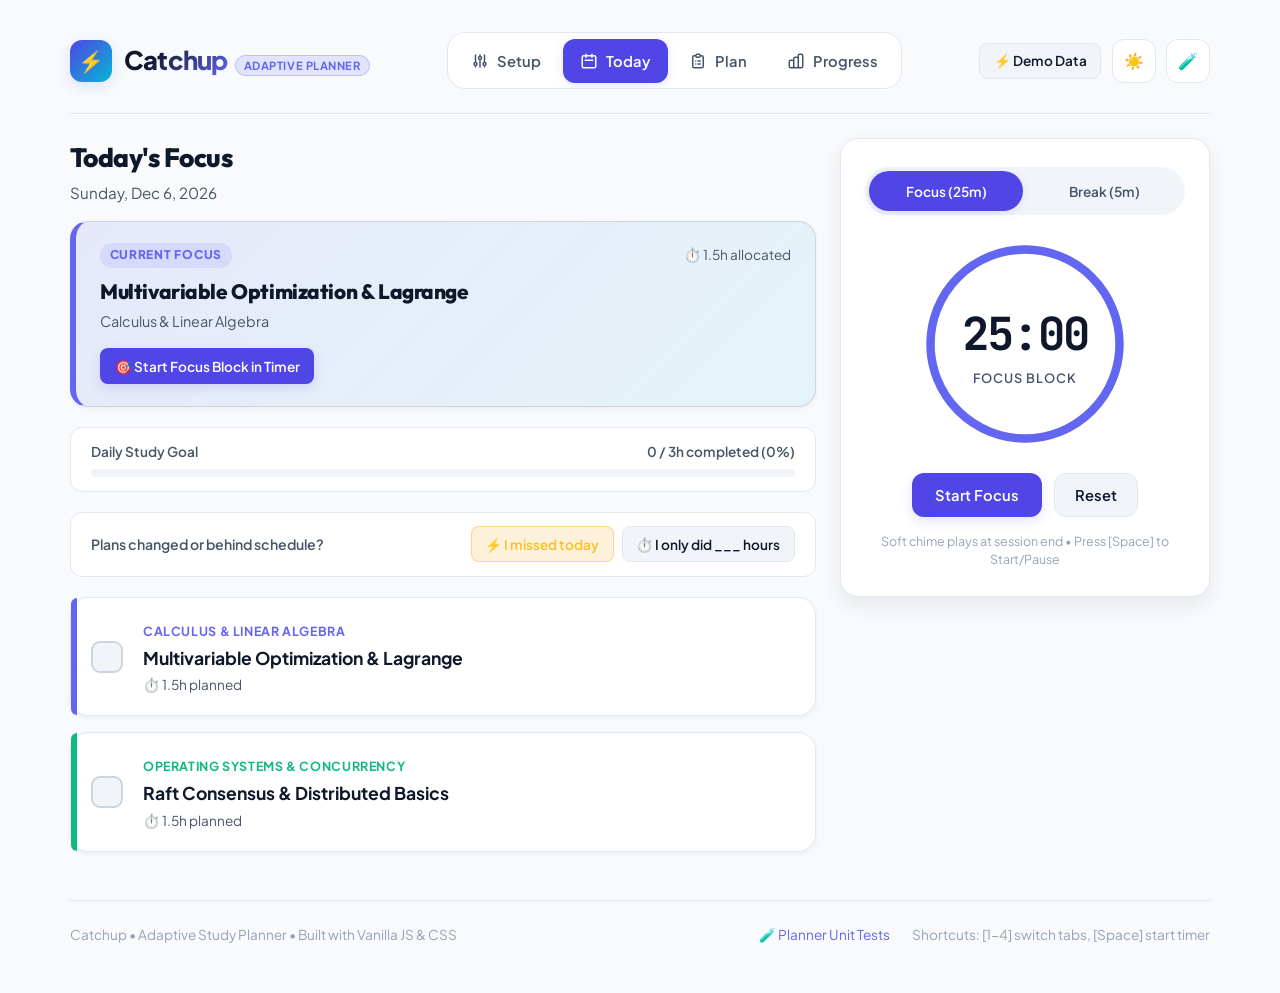
==== commit 3d8ee0ad: "feat(polish): complete audit pass, timestamp-based timer, PWA offline support, accessible modals, an" ====
--- a/index.html
+++ b/index.html
@@ -4,7 +4,13 @@
   <meta charset="UTF-8">
   <meta name="viewport" content="width=device-width, initial-scale=1.0">
   <title>Catchup - Adaptive Study Planner</title>
-  <meta name="description" content="Catchup automatically re-plans your study schedule the moment you miss a day, keeping your exam prep on track.">
+  <meta name="description" content="Catchup is an adaptive study planner that automatically re-plans your remaining schedule when life happens.">
+  <meta name="theme-color" content="#6366f1">
+  <meta name="apple-mobile-web-app-capable" content="yes">
+  <meta name="apple-mobile-web-app-status-bar-style" content="black-translucent">
+  <link rel="manifest" href="manifest.json">
+  <link rel="preconnect" href="https://fonts.googleapis.com">
+  <link rel="preconnect" href="https://fonts.gstatic.com" crossorigin>
   <link rel="stylesheet" href="styles.css">
   <link rel="icon" href="data:image/svg+xml,<svg xmlns=%22http://www.w3.org/2000/svg%22 viewBox=%220 0 100 100%22><text y=%22.9em%22 font-size=%2290%22>⚡</text></svg>">
 </head>
@@ -13,7 +19,7 @@
     <!-- Navigation Bar -->
     <header class="navbar" role="banner">
       <div class="brand">
-        <div class="brand-icon">⚡</div>
+        <div class="brand-icon" aria-hidden="true">⚡</div>
         <div>
           <span class="brand-title">Catchup</span>
           <span class="brand-badge">Adaptive Planner</span>
@@ -22,42 +28,42 @@
 
       <!-- Tab Buttons -->
       <nav class="tab-nav" role="tablist" aria-label="Main Navigation">
-        <button class="tab-btn" data-tab="setup" role="tab" id="tab-nav-setup" aria-selected="false">
-          <svg fill="none" stroke="currentColor" viewBox="0 0 24 24"><path stroke-linecap="round" stroke-linejoin="round" stroke-width="2" d="M12 6V4m0 2a2 2 0 100 4m0-4a2 2 0 110 4m-6 8a2 2 0 100-4m0 4a2 2 0 110-4m0 4v2m0-6V4m6 6v10m6-2a2 2 0 100-4m0 4a2 2 0 110-4m0 4v2m0-6V4"/></svg>
+        <button class="tab-btn" data-tab="setup" role="tab" id="tab-nav-setup" aria-selected="false" aria-controls="tab-setup">
+          <svg fill="none" stroke="currentColor" viewBox="0 0 24 24" aria-hidden="true"><path stroke-linecap="round" stroke-linejoin="round" stroke-width="2" d="M12 6V4m0 2a2 2 0 100 4m0-4a2 2 0 110 4m-6 8a2 2 0 100-4m0 4a2 2 0 110-4m0 4v2m0-6V4m6 6v10m6-2a2 2 0 100-4m0 4a2 2 0 110-4m0 4v2m0-6V4"/></svg>
           Setup
         </button>
-        <button class="tab-btn active" data-tab="today" role="tab" id="tab-nav-today" aria-selected="true">
-          <svg fill="none" stroke="currentColor" viewBox="0 0 24 24"><path stroke-linecap="round" stroke-linejoin="round" stroke-width="2" d="M8 7V3m8 4V3m-9 8h10M5 21h14a2 2 0 002-2V7a2 2 0 00-2-2H5a2 2 0 00-2 2v12a2 2 0 002 2z"/></svg>
+        <button class="tab-btn active" data-tab="today" role="tab" id="tab-nav-today" aria-selected="true" aria-controls="tab-today">
+          <svg fill="none" stroke="currentColor" viewBox="0 0 24 24" aria-hidden="true"><path stroke-linecap="round" stroke-linejoin="round" stroke-width="2" d="M8 7V3m8 4V3m-9 8h10M5 21h14a2 2 0 002-2V7a2 2 0 00-2-2H5a2 2 0 00-2 2v12a2 2 0 002 2z"/></svg>
           Today
         </button>
-        <button class="tab-btn" data-tab="plan" role="tab" id="tab-nav-plan" aria-selected="false">
-          <svg fill="none" stroke="currentColor" viewBox="0 0 24 24"><path stroke-linecap="round" stroke-linejoin="round" stroke-width="2" d="M9 5H7a2 2 0 00-2 2v12a2 2 0 002 2h10a2 2 0 002-2V7a2 2 0 00-2-2h-2M9 5a2 2 0 002 2h2a2 2 0 002-2M9 5a2 2 0 012-2h2a2 2 0 012 2m-3 7h3m-3 4h3m-6-4h.01M9 16h.01"/></svg>
+        <button class="tab-btn" data-tab="plan" role="tab" id="tab-nav-plan" aria-selected="false" aria-controls="tab-plan">
+          <svg fill="none" stroke="currentColor" viewBox="0 0 24 24" aria-hidden="true"><path stroke-linecap="round" stroke-linejoin="round" stroke-width="2" d="M9 5H7a2 2 0 00-2 2v12a2 2 0 002 2h10a2 2 0 002-2V7a2 2 0 00-2-2h-2M9 5a2 2 0 002 2h2a2 2 0 002-2M9 5a2 2 0 012-2h2a2 2 0 012 2m-3 7h3m-3 4h3m-6-4h.01M9 16h.01"/></svg>
           Plan
         </button>
-        <button class="tab-btn" data-tab="progress" role="tab" id="tab-nav-progress" aria-selected="false">
-          <svg fill="none" stroke="currentColor" viewBox="0 0 24 24"><path stroke-linecap="round" stroke-linejoin="round" stroke-width="2" d="M9 19v-6a2 2 0 00-2-2H5a2 2 0 00-2 2v6a2 2 0 002 2h2a2 2 0 002-2zm0 0V9a2 2 0 012-2h2a2 2 0 012 2v10m-6 0a2 2 0 002 2h2a2 2 0 002-2m0 0V5a2 2 0 012-2h2a2 2 0 012 2v14a2 2 0 01-2 2h-2a2 2 0 01-2-2z"/></svg>
+        <button class="tab-btn" data-tab="progress" role="tab" id="tab-nav-progress" aria-selected="false" aria-controls="tab-progress">
+          <svg fill="none" stroke="currentColor" viewBox="0 0 24 24" aria-hidden="true"><path stroke-linecap="round" stroke-linejoin="round" stroke-width="2" d="M9 19v-6a2 2 0 00-2-2H5a2 2 0 00-2 2v6a2 2 0 002 2h2a2 2 0 002-2zm0 0V9a2 2 0 012-2h2a2 2 0 012 2v10m-6 0a2 2 0 002 2h2a2 2 0 002-2m0 0V5a2 2 0 012-2h2a2 2 0 012 2v14a2 2 0 01-2 2h-2a2 2 0 01-2-2z"/></svg>
           Progress
         </button>
       </nav>
 
       <!-- Utility Actions -->
       <div class="nav-controls">
-        <button class="btn btn-secondary btn-sm btn-load-demo" title="Load sample study data">
+        <button class="btn btn-secondary btn-sm btn-load-demo" title="Load sample 3-subject study schedule">
           ⚡ Demo Data
         </button>
-        <button class="btn-icon" id="theme-toggle-btn" aria-label="Toggle Theme" title="Toggle dark/light theme">
+        <button class="btn-icon" id="theme-toggle-btn" aria-label="Toggle Dark and Light Theme" title="Toggle dark/light theme">
           <span id="theme-icon">🌙</span>
         </button>
-        <a href="tests.html" class="btn-icon" aria-label="Run Unit Tests" title="Run Planner Unit Tests">
+        <a href="tests.html" class="btn-icon" aria-label="Run Unit Test Suite" title="Run Planner Unit Tests">
           <span>🧪</span>
         </a>
       </div>
     </header>
 
-    <!-- Workload Warning Alert Banner (Visible when hours exceed capacity) -->
-    <div id="workload-warning-banner" class="warning-banner" style="display: none;" role="alert">
+    <!-- Workload Warning Alert Banner -->
+    <div id="workload-warning-banner" class="warning-banner" style="display: none;" role="alert" aria-live="assertive">
       <div class="warning-content">
-        <div class="warning-icon">⚠️</div>
+        <div class="warning-icon" aria-hidden="true">⚠️</div>
         <div class="warning-text">
           <!-- Dynamic Content -->
         </div>
@@ -72,11 +78,12 @@
         <div class="screen-header">
           <div>
             <h2 class="screen-title">Study Setup & Curriculum</h2>
-            <p class="screen-subtitle">Define your subjects, difficulty levels, exam deadlines, and daily study capacity.</p>
-          </div>
-          <div style="display: flex; gap: 0.5rem;">
+            <p class="screen-subtitle">Define your subjects, difficulty levels, exam deadlines, and daily capacity.</p>
+          </div>
+          <div style="display: flex; gap: 0.5rem; flex-wrap: wrap;">
             <button class="btn btn-primary" id="btn-add-subject">+ Add Subject</button>
             <button class="btn btn-secondary btn-load-demo">⚡ Load Demo</button>
+            <button class="btn btn-danger btn-sm" id="btn-reset-data" style="margin-left: 0.25rem;">Reset All Data</button>
           </div>
         </div>
 
@@ -87,13 +94,14 @@
             
             <div class="form-group">
               <label class="form-label" for="setting-daily-hours">Daily Available Hours</label>
-              <input type="number" id="setting-daily-hours" class="form-control" min="0.5" max="16" step="0.5" value="3">
-              <small style="color:var(--text-muted);font-size:0.75rem;">Catchup will allocate up to this many hours each study day.</small>
+              <input type="number" id="setting-daily-hours" class="form-control" min="0.5" max="16" step="0.5" value="3" aria-describedby="setting-daily-hours-error">
+              <div id="setting-daily-hours-error" class="form-error-msg" role="alert"></div>
+              <small style="color:var(--text-muted);font-size:0.75rem;margin-top:0.25rem;display:block;">Catchup will allocate up to this many hours each active study day.</small>
             </div>
 
             <div class="form-group">
               <label class="form-label">Active Study Days</label>
-              <div class="days-selector">
+              <div class="days-selector" role="group" aria-label="Select study days of the week">
                 <label class="day-checkbox-label" data-day="1"><span>M</span></label>
                 <label class="day-checkbox-label" data-day="2"><span>T</span></label>
                 <label class="day-checkbox-label" data-day="3"><span>W</span></label>
@@ -106,11 +114,11 @@
             </div>
 
             <div style="margin-top: 1.5rem; padding-top: 1rem; border-top: 1px solid var(--border-subtle);">
-              <h4 style="font-size: 0.9rem; margin-bottom: 0.5rem;">💡 How Adaptive Planning Works</h4>
-              <p style="font-size: 0.8rem; color: var(--text-secondary); line-height: 1.4;">
-                Topics are prioritised using: <br>
+              <h4 style="font-size: 0.92rem; margin-bottom: 0.5rem;">💡 How Adaptive Planning Works</h4>
+              <p style="font-size: 0.82rem; color: var(--text-secondary); line-height: 1.45;">
+                Topics are prioritized using: <br>
                 <code>Weight = Difficulty × Hours × Urgency</code><br>
-                Closer exams get an exponential boost. Subjects are interleaved across days to maximize cognitive retention.
+                Closer exams receive an exponential boost. Subjects are interleaved across days to maximize long-term memory retention.
               </p>
             </div>
           </div>
@@ -127,7 +135,7 @@
       <!-- SCREEN 2: TODAY -->
       <section id="tab-today" class="tab-content active" role="tabpanel" aria-labelledby="tab-nav-today">
         <div class="today-layout">
-          <!-- Left Column: Today's Tasks & Catchup Actions -->
+          <!-- Left Column: Hero Session, Daily Progress, Checklist & Catchup Actions -->
           <div>
             <div class="screen-header" style="margin-bottom: 1rem;">
               <div>
@@ -136,9 +144,25 @@
               </div>
             </div>
 
+            <!-- Prominent Focus Hero Card -->
+            <div id="today-hero-container">
+              <!-- Dynamically populated with next session or completed state -->
+            </div>
+
+            <!-- Daily Progress Gauge -->
+            <div class="today-progress-widget">
+              <div class="daily-progress-header">
+                <span>Daily Study Goal</span>
+                <span id="today-daily-progress-label">0 / 0h (0%)</span>
+              </div>
+              <div class="daily-progress-track">
+                <div class="daily-progress-fill" id="today-daily-progress-bar" style="width: 0%;"></div>
+              </div>
+            </div>
+
             <!-- Quick Catchup Actions Bar -->
             <div class="today-actions-bar">
-              <span style="font-size: 0.88rem; font-weight: 600; color: var(--text-secondary);">Fell behind or plans changed?</span>
+              <span style="font-size: 0.88rem; font-weight: 600; color: var(--text-secondary);">Plans changed or behind schedule?</span>
               <div style="display: flex; gap: 0.5rem; flex-wrap: wrap;">
                 <button class="btn btn-warning btn-sm" id="btn-missed-today">⚡ I missed today</button>
                 <button class="btn btn-secondary btn-sm" id="btn-partial-hours">⏱️ I only did ___ hours</button>
@@ -154,28 +178,28 @@
           <!-- Right Column: Built-in Pomodoro Focus Timer -->
           <div>
             <div class="pomodoro-card">
-              <div class="pomodoro-modes">
-                <button class="pomo-mode-btn active" id="pomo-mode-work">Focus (25m)</button>
-                <button class="pomo-mode-btn" id="pomo-mode-break">Break (5m)</button>
-              </div>
-
-              <div class="timer-circle-wrap">
+              <div class="pomodoro-modes" role="tablist" aria-label="Timer interval selection">
+                <button class="pomo-mode-btn active" id="pomo-mode-work" role="tab" aria-selected="true">Focus (25m)</button>
+                <button class="pomo-mode-btn" id="pomo-mode-break" role="tab" aria-selected="false">Break (5m)</button>
+              </div>
+
+              <div class="timer-circle-wrap" aria-hidden="true">
                 <svg class="timer-svg" viewBox="0 0 200 200">
                   <circle class="timer-svg-bg" cx="100" cy="100" r="90"></circle>
                   <circle class="timer-svg-progress" id="pomo-progress-circle" cx="100" cy="100" r="90"></circle>
                 </svg>
                 <div class="timer-center-content">
-                  <div class="timer-time-display" id="pomo-time-display">25:00</div>
+                  <div class="timer-time-display" id="pomo-time-display" aria-live="polite">25:00</div>
                   <div class="timer-label-display">Focus Block</div>
                 </div>
               </div>
 
               <div class="timer-controls-row">
-                <button class="btn btn-primary" id="pomo-start-btn" style="min-width: 120px;">Start Focus</button>
+                <button class="btn btn-primary" id="pomo-start-btn" style="min-width: 130px;">Start Focus</button>
                 <button class="btn btn-secondary" id="pomo-reset-btn">Reset</button>
               </div>
-              <p style="margin-top: 1rem; font-size: 0.75rem; color: var(--text-muted);">
-                Soft audio chime sounds when timer ends • [Space] to Start/Pause
+              <p style="margin-top: 1rem; font-size: 0.78rem; color: var(--text-muted); line-height: 1.4;">
+                Soft chime plays at session end • Press [Space] to Start/Pause
               </p>
             </div>
           </div>
@@ -201,19 +225,19 @@
         <div class="screen-header">
           <div>
             <h2 class="screen-title">Exam Readiness & Consistency</h2>
-            <p class="screen-subtitle">Track difficulty-weighted mastery, countdowns, and historical study cadence.</p>
+            <p class="screen-subtitle">Difficulty-weighted mastery, countdowns, and historical study cadence.</p>
           </div>
           <div>
             <div style="font-size: 0.8rem; text-transform: uppercase; color: var(--text-muted); font-weight: 700;">Overall Mastery</div>
-            <div style="font-size: 1.8rem; font-weight: 800; font-family: var(--font-display); color: var(--accent-emerald);" id="overall-readiness-val">0%</div>
+            <div style="font-size: 1.85rem; font-weight: 800; font-family: var(--font-display); color: var(--accent-emerald);" id="overall-readiness-val">0%</div>
           </div>
         </div>
 
         <div class="progress-grid">
           <!-- Subject Readiness Scores -->
           <div class="progress-card">
-            <h3 style="margin-bottom: 1rem;">🎯 Subject Readiness</h3>
-            <p style="font-size: 0.8rem; color: var(--text-secondary); margin-bottom: 1.25rem;">
+            <h3 style="margin-bottom: 0.75rem;">🎯 Subject Readiness</h3>
+            <p style="font-size: 0.82rem; color: var(--text-secondary); margin-bottom: 1.25rem;">
               Calculated as: <code>∑ (HoursDone × Difficulty) / ∑ (TotalHours × Difficulty)</code>
             </p>
             <div id="readiness-scores-container">
@@ -223,7 +247,7 @@
 
           <!-- Exam Countdowns -->
           <div class="progress-card">
-            <h3 style="margin-bottom: 1rem;">⏳ Upcoming Exam Countdowns</h3>
+            <h3 style="margin-bottom: 1rem;">⏳ Upcoming Exam Deadlines</h3>
             <div id="exam-countdown-container" class="countdown-cards-list">
               <!-- Dynamically populated -->
             </div>
@@ -233,18 +257,18 @@
           <div class="heatmap-container-card">
             <div style="display: flex; justify-content: space-between; align-items: center; margin-bottom: 1rem;">
               <div>
-                <h3 style="font-size: 1.15rem;">🔥 Study Consistency Heatmap</h3>
-                <p style="font-size: 0.8rem; color: var(--text-secondary);">Hours completed across the last 12 weeks</p>
+                <h3 style="font-size: 1.2rem;">🔥 Study Consistency Heatmap</h3>
+                <p style="font-size: 0.82rem; color: var(--text-secondary);">Hours completed across the last 12 weeks</p>
               </div>
             </div>
 
             <div class="heatmap-scroll-wrapper">
-              <div id="study-heatmap-grid" class="heatmap-grid">
+              <div id="study-heatmap-grid" class="heatmap-grid" role="grid" aria-label="Study hours activity heatmap">
                 <!-- 7 rows x 12 cols dynamically rendered -->
               </div>
             </div>
 
-            <div class="heatmap-legend">
+            <div class="heatmap-legend" aria-hidden="true">
               <span>Less</span>
               <div class="legend-square heatmap-cell" data-level="0"></div>
               <div class="legend-square heatmap-cell" data-level="1"></div>
@@ -262,35 +286,37 @@
     <footer class="app-footer">
       <div>Catchup • Adaptive Study Planner • Built with Vanilla JS &amp; CSS</div>
       <div>
-        <a href="tests.html" style="margin-right: 1rem;">🧪 Planner Unit Tests</a>
-        <span>Keyboard shortcuts: [1-4] switch tabs, [Space] start timer</span>
+        <a href="tests.html" style="margin-right: 1.25rem;">🧪 Planner Unit Tests</a>
+        <span>Shortcuts: [1-4] switch tabs, [Space] start timer</span>
       </div>
     </footer>
   </div>
 
   <!-- ==========================================
-       MODALS
+       ACCESSIBLE MODALS
        ========================================== -->
 
   <!-- Modal: Add Subject -->
-  <div class="modal-overlay" id="subject-modal" role="dialog" aria-modal="true" aria-labelledby="modal-subject-title">
+  <div class="modal-overlay" id="subject-modal" role="dialog" aria-modal="true" aria-labelledby="modal-subject-title" aria-hidden="true">
     <div class="modal-dialog">
       <div class="modal-header">
         <h3 id="modal-subject-title">Add New Subject</h3>
         <button class="btn-icon modal-close-btn" aria-label="Close modal">✕</button>
       </div>
-      <form id="subject-form">
+      <form id="subject-form" novalidate>
         <div class="form-group">
           <label class="form-label" for="subject-name">Subject Name</label>
-          <input type="text" id="subject-name" class="form-control" placeholder="e.g. Distributed Systems" required>
+          <input type="text" id="subject-name" class="form-control" placeholder="e.g. Distributed Systems" required aria-describedby="subject-name-error">
+          <div id="subject-name-error" class="form-error-msg" role="alert"></div>
         </div>
         <div class="form-group">
           <label class="form-label" for="subject-color">Accent Color</label>
-          <input type="color" id="subject-color" class="form-control" value="#6366f1" style="height: 42px; padding: 4px; cursor: pointer;">
+          <input type="color" id="subject-color" class="form-control" value="#6366f1" style="height: 44px; padding: 4px; cursor: pointer;">
         </div>
         <div class="form-group">
           <label class="form-label" for="subject-exam-date">Exam Date</label>
-          <input type="date" id="subject-exam-date" class="form-control" required>
+          <input type="date" id="subject-exam-date" class="form-control" required aria-describedby="subject-exam-date-error">
+          <div id="subject-exam-date-error" class="form-error-msg" role="alert"></div>
         </div>
         <div class="modal-footer">
           <button type="button" class="btn btn-secondary modal-close-btn">Cancel</button>
@@ -301,19 +327,20 @@
   </div>
 
   <!-- Modal: Add Topic -->
-  <div class="modal-overlay" id="topic-modal" role="dialog" aria-modal="true" aria-labelledby="modal-topic-title">
+  <div class="modal-overlay" id="topic-modal" role="dialog" aria-modal="true" aria-labelledby="modal-topic-title" aria-hidden="true">
     <div class="modal-dialog">
       <div class="modal-header">
         <h3 id="modal-topic-title">Add New Topic</h3>
         <button class="btn-icon modal-close-btn" aria-label="Close modal">✕</button>
       </div>
-      <form id="topic-form">
+      <form id="topic-form" novalidate>
         <div class="form-group">
           <label class="form-label" for="topic-name">Topic Name</label>
-          <input type="text" id="topic-name" class="form-control" placeholder="e.g. Raft Consensus Algorithm" required>
-        </div>
-        <div class="form-group">
-          <label class="form-label" for="topic-difficulty">Difficulty (1 = Easy, 5 = Hard)</label>
+          <input type="text" id="topic-name" class="form-control" placeholder="e.g. Raft Consensus Algorithm" required aria-describedby="topic-name-error">
+          <div id="topic-name-error" class="form-error-msg" role="alert"></div>
+        </div>
+        <div class="form-group">
+          <label class="form-label" for="topic-difficulty">Difficulty (1 = Easy, 5 = Deep)</label>
           <select id="topic-difficulty" class="form-control">
             <option value="1">1 - Easy (Quick revision)</option>
             <option value="2">2 - Moderate</option>
@@ -324,7 +351,8 @@
         </div>
         <div class="form-group">
           <label class="form-label" for="topic-hours">Estimated Hours Needed</label>
-          <input type="number" id="topic-hours" class="form-control" min="0.5" max="40" step="0.5" value="3" required>
+          <input type="number" id="topic-hours" class="form-control" min="0.5" max="40" step="0.5" value="3" required aria-describedby="topic-hours-error">
+          <div id="topic-hours-error" class="form-error-msg" role="alert"></div>
         </div>
         <div class="modal-footer">
           <button type="button" class="btn btn-secondary modal-close-btn">Cancel</button>
@@ -335,19 +363,20 @@
   </div>
 
   <!-- Modal: Partial Hours ("I only did ___ hours") -->
-  <div class="modal-overlay" id="partial-hours-modal" role="dialog" aria-modal="true" aria-labelledby="modal-partial-title">
+  <div class="modal-overlay" id="partial-hours-modal" role="dialog" aria-modal="true" aria-labelledby="modal-partial-title" aria-hidden="true">
     <div class="modal-dialog">
       <div class="modal-header">
-        <h3 id="modal-partial-title">Log Today's Actual Study Hours</h3>
+        <h3 id="modal-partial-title">Log Today's Study Hours</h3>
         <button class="btn-icon modal-close-btn" aria-label="Close modal">✕</button>
       </div>
       <div>
-        <p style="font-size: 0.9rem; color: var(--text-secondary); margin-bottom: 1.25rem;">
-          Didn't hit your target today? No guilt! Enter how many hours you actually studied, and Catchup will intelligently adapt the remaining workload across upcoming days.
+        <p style="font-size: 0.9rem; color: var(--text-secondary); margin-bottom: 1.25rem; line-height: 1.45;">
+          Didn't finish all scheduled sessions today? No guilt! Enter how many hours you actually studied, and Catchup will intelligently re-balance the remainder across future days.
         </p>
         <div class="form-group">
           <label class="form-label" for="partial-hours-input">Hours Completed Today</label>
-          <input type="number" id="partial-hours-input" class="form-control" min="0" max="16" step="0.5" value="1.5">
+          <input type="number" id="partial-hours-input" class="form-control" min="0" max="24" step="0.5" value="1.5" aria-describedby="partial-hours-input-error">
+          <div id="partial-hours-input-error" class="form-error-msg" role="alert"></div>
         </div>
       </div>
       <div class="modal-footer">
@@ -357,10 +386,29 @@
     </div>
   </div>
 
+  <!-- Modal: Confirm Reset All Data -->
+  <div class="modal-overlay" id="reset-modal" role="dialog" aria-modal="true" aria-labelledby="modal-reset-title" aria-hidden="true">
+    <div class="modal-dialog">
+      <div class="modal-header">
+        <h3 id="modal-reset-title">Reset All Study Data?</h3>
+        <button class="btn-icon modal-close-btn" aria-label="Close modal">✕</button>
+      </div>
+      <div>
+        <p style="font-size: 0.92rem; color: var(--text-secondary); line-height: 1.45;">
+          This will permanently delete all custom subjects, curriculum topics, study logs, and your active schedule. You can reload demo data at any time.
+        </p>
+      </div>
+      <div class="modal-footer">
+        <button type="button" class="btn btn-secondary modal-close-btn">Cancel</button>
+        <button type="button" class="btn btn-danger" id="btn-confirm-reset">Yes, Reset Everything</button>
+      </div>
+    </div>
+  </div>
+
   <!-- Toast Notification Container -->
   <div id="toast-container" class="toast-container" aria-live="polite"></div>
 
-  <!-- Application Scripts (Loaded in dependency order to support file:// direct execution) -->
+  <!-- Application Scripts (Loaded in order for 100% zero-CORS file:// direct execution) -->
   <script src="planner.js"></script>
   <script src="storage.js"></script>
   <script src="ui.js"></script>
--- a/styles.css
+++ b/styles.css
@@ -1,14 +1,15 @@
 /* ==========================================================================
-   Catchup - Adaptive Study Planner Stylesheet
-   Modern, cohesive, mobile-first design with dark/light mode and micro-interactions
+   Catchup - Adaptive Study Planner Stylesheet (Polished Edition)
+   Modern, cohesive, mobile-first design with dark/light mode, micro-interactions,
+   accessible dialogs, and prefers-reduced-motion support.
    ========================================================================== */
 
-@import url('https://fonts.googleapis.com/css2?family=Outfit:wght@400;500;600;700;800&family=Plus+Jakarta+Sans:wght@400;500;600;700&family=JetBrains+Mono:wght@400;500;600&display=swap');
+@import url('https://fonts.googleapis.com/css2?family=Outfit:wght@400;500;600;700;800&family=Plus+Jakarta+Sans:wght@400;500;600;700&family=JetBrains+Mono:wght@400;500;600;700&display=swap');
 
 /* --- Theme Variables --- */
 :root {
-  --font-sans: 'Plus Jakarta Sans', -apple-system, BlinkMacSystemFont, sans-serif;
-  --font-display: 'Outfit', -apple-system, BlinkMacSystemFont, sans-serif;
+  --font-sans: 'Plus Jakarta Sans', -apple-system, BlinkMacSystemFont, "Segoe UI", Roboto, sans-serif;
+  --font-display: 'Outfit', -apple-system, BlinkMacSystemFont, "Segoe UI", Roboto, sans-serif;
   --font-mono: 'JetBrains Mono', monospace;
 
   /* Color Palette - Default Dark */
@@ -44,8 +45,8 @@
   --shadow-md: 0 6px 16px rgba(0, 0, 0, 0.25);
   --shadow-lg: 0 12px 32px rgba(0, 0, 0, 0.35);
 
-  --transition-fast: 0.15s ease;
-  --transition-normal: 0.25s ease;
+  --transition-fast: 0.15s cubic-bezier(0.4, 0, 0.2, 1);
+  --transition-normal: 0.25s cubic-bezier(0.4, 0, 0.2, 1);
   --transition-spring: 0.35s cubic-bezier(0.34, 1.56, 0.64, 1);
 }
 
@@ -150,21 +151,22 @@
 }
 
 .brand-icon {
-  width: 38px;
-  height: 38px;
+  width: 42px;
+  height: 42px;
   background: linear-gradient(135deg, var(--primary), var(--accent-cyan));
   border-radius: var(--radius-md);
   display: flex;
   align-items: center;
   justify-content: center;
-  box-shadow: 0 4px 12px var(--primary-glow);
+  box-shadow: 0 4px 14px var(--primary-glow);
   color: white;
   font-weight: 800;
-  font-size: 1.2rem;
+  font-size: 1.3rem;
+  flex-shrink: 0;
 }
 
 .brand-title {
-  font-size: 1.5rem;
+  font-size: 1.6rem;
   font-weight: 800;
   letter-spacing: -0.03em;
   background: linear-gradient(135deg, var(--text-primary) 30%, var(--primary-light));
@@ -188,7 +190,7 @@
 .nav-controls {
   display: flex;
   align-items: center;
-  gap: 0.75rem;
+  gap: 0.65rem;
 }
 
 /* Tab Navigation */
@@ -207,13 +209,14 @@
   display: flex;
   align-items: center;
   gap: 0.5rem;
-  padding: 0.55rem 1rem;
+  padding: 0.6rem 1.1rem;
+  min-height: 44px; /* Accessible touch target */
   border-radius: var(--radius-md);
   border: none;
   background: transparent;
   color: var(--text-secondary);
   font-weight: 600;
-  font-size: 0.9rem;
+  font-size: 0.92rem;
   cursor: pointer;
   transition: all var(--transition-fast);
   white-space: nowrap;
@@ -227,7 +230,7 @@
 .tab-btn.active {
   background: var(--primary);
   color: white;
-  box-shadow: 0 2px 8px var(--primary-glow);
+  box-shadow: 0 2px 10px var(--primary-glow);
 }
 
 .tab-btn svg {
@@ -237,8 +240,8 @@
 
 /* Icon Buttons & Tooling */
 .btn-icon {
-  width: 38px;
-  height: 38px;
+  width: 44px; /* Accessible touch target */
+  height: 44px;
   border-radius: var(--radius-md);
   border: 1px solid var(--border-subtle);
   background: var(--bg-secondary);
@@ -262,13 +265,15 @@
   align-items: center;
   justify-content: center;
   gap: 0.5rem;
-  padding: 0.6rem 1.15rem;
+  padding: 0.65rem 1.25rem;
+  min-height: 44px; /* Accessible touch target */
   border-radius: var(--radius-md);
   font-weight: 600;
-  font-size: 0.9rem;
+  font-size: 0.92rem;
   cursor: pointer;
   border: 1px solid transparent;
   transition: all var(--transition-fast);
+  user-select: none;
 }
 
 .btn-primary {
@@ -297,10 +302,11 @@
 .btn-warning {
   background: rgba(245, 158, 11, 0.15);
   color: #fbbf24;
-  border: 1px solid rgba(245, 158, 11, 0.3);
+  border: 1px solid rgba(245, 158, 11, 0.35);
 }
 .btn-warning:hover {
   background: rgba(245, 158, 11, 0.25);
+  border-color: rgba(245, 158, 11, 0.5);
 }
 
 .btn-danger {
@@ -313,8 +319,9 @@
 }
 
 .btn-sm {
-  padding: 0.35rem 0.75rem;
-  font-size: 0.8rem;
+  padding: 0.4rem 0.85rem;
+  min-height: 36px;
+  font-size: 0.85rem;
   border-radius: var(--radius-sm);
 }
 
@@ -345,13 +352,13 @@
 }
 
 .warning-text h4 {
-  font-size: 0.95rem;
+  font-size: 0.98rem;
   color: #fde68a;
   margin-bottom: 0.15rem;
 }
 
 .warning-text p {
-  font-size: 0.85rem;
+  font-size: 0.88rem;
   color: var(--text-primary);
 }
 
@@ -376,14 +383,28 @@
 }
 
 .screen-title {
-  font-size: 1.6rem;
+  font-size: 1.65rem;
   font-weight: 800;
 }
 
 .screen-subtitle {
   color: var(--text-secondary);
   font-size: 0.95rem;
-  margin-top: 0.2rem;
+  margin-top: 0.25rem;
+}
+
+/* Inline Form Validation */
+.input-invalid {
+  border-color: var(--accent-rose) !important;
+  box-shadow: 0 0 0 1px var(--accent-rose) !important;
+}
+
+.form-error-msg {
+  color: #fb7185;
+  font-size: 0.8rem;
+  font-weight: 600;
+  margin-top: 0.35rem;
+  display: none;
 }
 
 /* ==========================================================================
@@ -396,7 +417,7 @@
 }
 @media (min-width: 860px) {
   .setup-grid {
-    grid-template-columns: 340px 1fr;
+    grid-template-columns: 350px 1fr;
   }
 }
 
@@ -409,7 +430,7 @@
 }
 
 .setup-card h3 {
-  font-size: 1.15rem;
+  font-size: 1.2rem;
   margin-bottom: 1rem;
   display: flex;
   align-items: center;
@@ -422,7 +443,7 @@
 
 .form-label {
   display: block;
-  font-size: 0.85rem;
+  font-size: 0.88rem;
   font-weight: 600;
   color: var(--text-secondary);
   margin-bottom: 0.4rem;
@@ -430,16 +451,17 @@
 
 .form-control {
   width: 100%;
-  padding: 0.65rem 0.85rem;
+  padding: 0.7rem 0.9rem;
   background: var(--bg-surface);
   border: 1px solid var(--border-subtle);
   border-radius: var(--radius-md);
   color: var(--text-primary);
-  transition: border-color var(--transition-fast);
+  transition: border-color var(--transition-fast), box-shadow var(--transition-fast);
 }
 
 .form-control:focus {
   border-color: var(--primary-light);
+  box-shadow: 0 0 0 1px var(--primary-light);
   outline: none;
 }
 
@@ -451,27 +473,26 @@
 
 .day-checkbox-label {
   flex: 1;
-  min-width: 36px;
-  text-align: center;
-  padding: 0.45rem 0.25rem;
+  min-width: 38px;
+  min-height: 44px;
+  display: flex;
+  align-items: center;
+  justify-content: center;
   border-radius: var(--radius-sm);
   background: var(--bg-surface);
   border: 1px solid var(--border-subtle);
-  font-size: 0.8rem;
+  font-size: 0.85rem;
   font-weight: 700;
   cursor: pointer;
   transition: all var(--transition-fast);
   user-select: none;
 }
 
-.day-checkbox-label input {
-  display: none;
-}
-
 .day-checkbox-label.active {
   background: var(--primary);
   color: white;
   border-color: var(--primary-dark);
+  box-shadow: 0 2px 8px var(--primary-glow);
 }
 
 /* Subject List Cards */
@@ -487,15 +508,16 @@
   border-radius: var(--radius-lg);
   overflow: hidden;
   box-shadow: var(--shadow-sm);
-  transition: border-color var(--transition-fast);
+  transition: border-color var(--transition-fast), box-shadow var(--transition-fast);
 }
 
 .subject-item-card:hover {
   border-color: var(--border-strong);
+  box-shadow: var(--shadow-md);
 }
 
 .subject-header-row {
-  padding: 1rem 1.25rem;
+  padding: 1.1rem 1.25rem;
   display: flex;
   align-items: center;
   justify-content: space-between;
@@ -518,9 +540,9 @@
 }
 
 .subject-exam-badge {
-  font-size: 0.8rem;
+  font-size: 0.82rem;
   font-weight: 600;
-  padding: 0.2rem 0.6rem;
+  padding: 0.25rem 0.65rem;
   border-radius: var(--radius-full);
   background: var(--bg-surface);
   color: var(--text-secondary);
@@ -529,66 +551,153 @@
 .subject-exam-badge.urgent {
   background: rgba(244, 63, 94, 0.15);
   color: #fb7185;
-  border: 1px solid rgba(244, 63, 94, 0.3);
+  border: 1px solid rgba(244, 63, 94, 0.35);
 }
 
 .topics-table-area {
-  padding: 1rem 1.25rem;
+  padding: 1.1rem 1.25rem;
 }
 
 .topics-list {
   display: flex;
   flex-direction: column;
-  gap: 0.5rem;
+  gap: 0.6rem;
 }
 
 .topic-row {
   display: flex;
   align-items: center;
   justify-content: space-between;
-  padding: 0.6rem 0.8rem;
+  padding: 0.7rem 0.9rem;
   background: var(--bg-surface);
   border-radius: var(--radius-md);
-  font-size: 0.9rem;
+  font-size: 0.92rem;
   gap: 0.75rem;
 }
 
 .topic-info {
   display: flex;
   align-items: center;
-  gap: 0.6rem;
+  gap: 0.65rem;
   flex: 1;
 }
 
 .difficulty-pill {
   font-size: 0.75rem;
   font-weight: 700;
-  padding: 0.15rem 0.45rem;
+  padding: 0.2rem 0.5rem;
   border-radius: var(--radius-sm);
   background: rgba(255, 255, 255, 0.08);
   font-family: var(--font-mono);
 }
 
 .topic-hours-tag {
-  font-size: 0.8rem;
+  display: flex;
+  align-items: center;
+  gap: 0.4rem;
+  font-size: 0.85rem;
   color: var(--text-secondary);
   font-family: var(--font-mono);
 }
 
 /* ==========================================================================
-   SCREEN 2: TODAY (Sessions, Timer & Catchup Actions)
+   SCREEN 2: TODAY (Hero Card, Daily Progress, Checklist & Pomodoro)
    ========================================================================== */
 .today-layout {
   display: grid;
   grid-template-columns: 1fr;
   gap: 1.5rem;
 }
-@media (min-width: 900px) {
+@media (min-width: 920px) {
   .today-layout {
-    grid-template-columns: 1fr 360px;
+    grid-template-columns: 1fr 370px;
   }
 }
 
+/* Today Hero Card */
+.today-hero-card {
+  background: linear-gradient(135deg, rgba(99, 102, 241, 0.12), rgba(6, 182, 212, 0.08));
+  border: 1px solid var(--border-strong);
+  border-left: 6px solid var(--hero-color, var(--primary));
+  border-radius: var(--radius-lg);
+  padding: 1.35rem 1.5rem;
+  margin-bottom: 1.25rem;
+  box-shadow: var(--shadow-sm);
+  position: relative;
+  overflow: hidden;
+}
+
+.today-hero-card.hero-completed {
+  background: linear-gradient(135deg, rgba(16, 185, 129, 0.12), rgba(6, 182, 212, 0.08));
+  border-left-color: var(--accent-emerald);
+}
+
+.hero-top-row {
+  display: flex;
+  align-items: center;
+  justify-content: space-between;
+  margin-bottom: 0.5rem;
+}
+
+.hero-pill {
+  font-size: 0.75rem;
+  font-weight: 800;
+  letter-spacing: 0.06em;
+  padding: 0.2rem 0.6rem;
+  border-radius: var(--radius-full);
+}
+
+.hero-title {
+  font-size: 1.3rem;
+  font-weight: 800;
+  margin-bottom: 0.25rem;
+}
+
+.hero-sub {
+  color: var(--text-secondary);
+  font-size: 0.9rem;
+  margin-bottom: 1rem;
+}
+
+.hero-actions {
+  display: flex;
+  gap: 0.75rem;
+}
+
+/* Daily Progress Bar Widget */
+.today-progress-widget {
+  background: var(--bg-secondary);
+  border: 1px solid var(--border-subtle);
+  border-radius: var(--radius-md);
+  padding: 0.85rem 1.25rem;
+  margin-bottom: 1.25rem;
+}
+
+.daily-progress-header {
+  display: flex;
+  justify-content: space-between;
+  font-size: 0.85rem;
+  font-weight: 600;
+  color: var(--text-secondary);
+  margin-bottom: 0.45rem;
+}
+
+.daily-progress-track {
+  width: 100%;
+  height: 8px;
+  background: var(--bg-surface);
+  border-radius: var(--radius-full);
+  overflow: hidden;
+}
+
+.daily-progress-fill {
+  height: 100%;
+  background: linear-gradient(90deg, var(--primary), var(--accent-emerald));
+  border-radius: var(--radius-full);
+  transition: width 0.5s ease;
+}
+
+/* Quick Catchup Actions Bar */
 .today-actions-bar {
   display: flex;
   align-items: center;
@@ -650,22 +759,35 @@
 }
 
 .custom-checkbox {
-  width: 26px;
-  height: 26px;
-  border-radius: 8px;
+  width: 32px;
+  height: 32px;
+  border-radius: 9px;
   border: 2px solid var(--border-strong);
   background: var(--bg-surface);
   cursor: pointer;
   display: flex;
   align-items: center;
   justify-content: center;
+  transition: all var(--transition-fast);
+  padding: 0;
+}
+
+.custom-checkbox .check-svg {
+  width: 18px;
+  height: 18px;
+  color: transparent;
   transition: all var(--transition-fast);
 }
 
 .custom-checkbox.checked {
   background: var(--accent-emerald);
   border-color: var(--accent-emerald);
+  box-shadow: 0 0 10px rgba(16, 185, 129, 0.4);
+}
+
+.custom-checkbox.checked .check-svg {
   color: white;
+  transform: scale(1.1);
 }
 
 .session-main-details {
@@ -732,7 +854,8 @@
   flex: 1;
   border: none;
   background: transparent;
-  padding: 0.4rem 0.8rem;
+  padding: 0.5rem 0.8rem;
+  min-height: 40px;
   font-size: 0.85rem;
   font-weight: 600;
   color: var(--text-secondary);
@@ -744,6 +867,7 @@
 .pomo-mode-btn.active {
   background: var(--primary);
   color: white;
+  box-shadow: 0 2px 8px var(--primary-glow);
 }
 
 .timer-circle-wrap {
@@ -770,7 +894,7 @@
   fill: none;
   stroke-width: 8px;
   stroke-linecap: round;
-  transition: stroke-dashoffset 0.4s ease, stroke 0.3s ease;
+  transition: stroke-dashoffset 0.25s linear, stroke 0.3s ease;
 }
 
 .timer-svg-progress.break {
@@ -789,7 +913,7 @@
 
 .timer-time-display {
   font-family: var(--font-mono);
-  font-size: 2.8rem;
+  font-size: 2.85rem;
   font-weight: 700;
   letter-spacing: -0.04em;
   color: var(--text-primary);
@@ -842,12 +966,12 @@
 
 .calendar-day-col.today {
   border-color: var(--primary-light);
-  box-shadow: 0 0 0 1px var(--primary-light);
-  background: linear-gradient(180deg, rgba(99, 102, 241, 0.05) 0%, var(--bg-secondary) 100%);
+  box-shadow: 0 0 0 1px var(--primary-light), 0 4px 16px var(--primary-glow);
+  background: linear-gradient(180deg, rgba(99, 102, 241, 0.08) 0%, var(--bg-secondary) 100%);
 }
 
 .calendar-day-col.non-study {
-  opacity: 0.5;
+  opacity: 0.55;
   background: var(--bg-surface);
 }
 
@@ -865,6 +989,18 @@
   font-size: 0.85rem;
   text-transform: uppercase;
   color: var(--text-secondary);
+  display: flex;
+  align-items: center;
+  gap: 0.35rem;
+}
+
+.today-marker {
+  font-size: 0.65rem;
+  font-weight: 800;
+  background: var(--primary);
+  color: white;
+  padding: 0.1rem 0.4rem;
+  border-radius: var(--radius-full);
 }
 
 .day-date-number {
@@ -928,7 +1064,7 @@
 }
 
 .replan-shifted {
-  animation: highlightShift 0.7s ease-in-out;
+  animation: highlightShift 0.7s cubic-bezier(0.34, 1.56, 0.64, 1);
 }
 
 /* ==========================================================================
@@ -965,7 +1101,7 @@
   justify-content: space-between;
   align-items: center;
   margin-bottom: 0.4rem;
-  font-size: 0.9rem;
+  font-size: 0.92rem;
   font-weight: 600;
 }
 
@@ -994,7 +1130,7 @@
   display: flex;
   align-items: center;
   justify-content: space-between;
-  padding: 0.85rem 1rem;
+  padding: 0.9rem 1.1rem;
   background: var(--bg-surface);
   border-radius: var(--radius-md);
   border-left: 4px solid var(--sub-color, var(--primary));
@@ -1004,7 +1140,7 @@
   font-family: var(--font-display);
   font-weight: 800;
   font-size: 1.25rem;
-  padding: 0.2rem 0.65rem;
+  padding: 0.25rem 0.75rem;
   border-radius: var(--radius-sm);
   background: var(--bg-surface-hover);
 }
@@ -1053,7 +1189,7 @@
 }
 
 .heatmap-cell:hover {
-  transform: scale(1.25);
+  transform: scale(1.3);
   z-index: 10;
 }
 
@@ -1067,9 +1203,9 @@
   display: flex;
   align-items: center;
   justify-content: flex-end;
-  gap: 0.4rem;
+  gap: 0.45rem;
   margin-top: 1rem;
-  font-size: 0.8rem;
+  font-size: 0.82rem;
   color: var(--text-secondary);
 }
 
@@ -1086,7 +1222,7 @@
   left: 0;
   right: 0;
   bottom: 0;
-  background: rgba(0, 0, 0, 0.7);
+  background: rgba(0, 0, 0, 0.75);
   backdrop-filter: blur(4px);
   display: flex;
   align-items: center;
@@ -1142,7 +1278,7 @@
   display: flex;
   flex-direction: column;
   gap: 0.75rem;
-  max-width: 380px;
+  max-width: 390px;
   pointer-events: none;
 }
 
@@ -1151,13 +1287,13 @@
   background: var(--bg-surface);
   border: 1px solid var(--border-strong);
   border-radius: var(--radius-md);
-  padding: 0.9rem 1.15rem;
+  padding: 0.95rem 1.15rem;
   color: var(--text-primary);
   box-shadow: var(--shadow-lg);
   display: flex;
   align-items: flex-start;
   gap: 0.75rem;
-  font-size: 0.9rem;
+  font-size: 0.92rem;
   animation: slideInRight 0.3s cubic-bezier(0.16, 1, 0.3, 1);
   transition: opacity 0.25s ease, transform 0.25s ease;
 }
@@ -1174,12 +1310,28 @@
   border-left: 4px solid var(--accent-amber);
 }
 
+.toast.toast-danger {
+  border-left: 4px solid var(--accent-rose);
+}
+
 .toast-icon {
   font-size: 1.15rem;
 }
 
 .toast-message {
   flex: 1;
+}
+
+.toast-close-btn {
+  background: transparent;
+  border: none;
+  color: var(--text-muted);
+  cursor: pointer;
+  padding: 0.2rem;
+  font-size: 0.9rem;
+}
+.toast-close-btn:hover {
+  color: var(--text-primary);
 }
 
 /* Empty States */
@@ -1190,23 +1342,24 @@
 }
 
 .empty-state-icon {
-  font-size: 2.5rem;
+  font-size: 2.75rem;
   margin-bottom: 1rem;
 }
 
 .empty-state h3 {
-  font-size: 1.25rem;
+  font-size: 1.3rem;
   margin-bottom: 0.5rem;
   color: var(--text-primary);
 }
 
 .empty-state p {
-  max-width: 420px;
+  max-width: 440px;
   margin: 0 auto 1.5rem;
   font-size: 0.95rem;
-}
-
-/* Keyframe Animations */
+  line-height: 1.5;
+}
+
+/* Animations */
 @keyframes fadeIn {
   from { opacity: 0; }
   to { opacity: 1; }
@@ -1220,6 +1373,16 @@
 @keyframes slideInRight {
   from { opacity: 0; transform: translateX(20px); }
   to { opacity: 1; transform: translateX(0); }
+}
+
+/* Accessibility: Respect Reduced Motion Preferences */
+@media (prefers-reduced-motion: reduce) {
+  *, *::before, *::after {
+    animation-duration: 0.01ms !important;
+    animation-iteration-count: 1 !important;
+    transition-duration: 0.01ms !important;
+    scroll-behavior: auto !important;
+  }
 }
 
 /* Footer */
